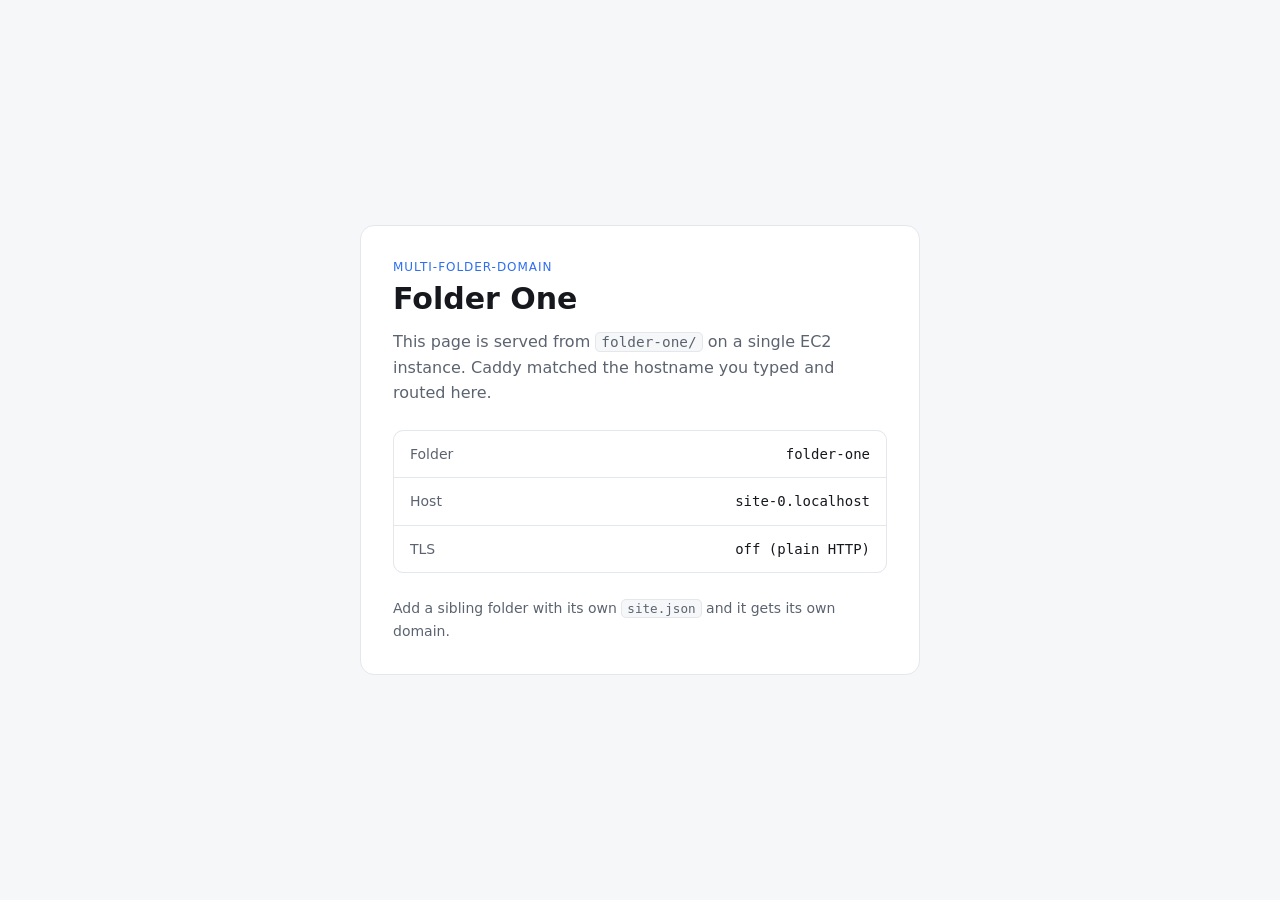
==== orsa-parcels/index.html @ 0ab89b90 "first commit" ====
<!doctype html>
<html lang="en">
<head>
  <meta charset="utf-8">
  <meta name="viewport" content="width=device-width, initial-scale=1">
  <title>Folder One</title>
  <link rel="stylesheet" href="index.css">
</head>
<body>
  <main class="card">
    <p class="eyebrow">multi-folder-domain</p>
    <h1>Folder One</h1>
    <p class="lede">
      This page is served from <code>folder-one/</code> on a single EC2
      instance. Caddy matched the hostname you typed and routed here.
    </p>

    <dl class="facts">
      <div><dt>Folder</dt><dd>folder-one</dd></div>
      <div><dt>Host</dt><dd id="host">—</dd></div>
      <div><dt>TLS</dt><dd id="tls">—</dd></div>
    </dl>

    <p class="foot">Add a sibling folder with its own <code>site.json</code> and it gets its own domain.</p>
  </main>
  <script src="script.js"></script>
</body>
</html>
---- orsa-parcels/index.css ----
:root {
  --bg: #f6f7f9;
  --card: #ffffff;
  --ink: #16181d;
  --muted: #5c6370;
  --line: #e4e7ec;
  --accent: #2f6fed;
  --radius: 14px;
}

@media (prefers-color-scheme: dark) {
  :root {
    --bg: #101216;
    --card: #181b21;
    --ink: #e9ecf1;
    --muted: #9aa3b2;
    --line: #272b33;
    --accent: #6f9bff;
  }
}

* { box-sizing: border-box; }

body {
  margin: 0;
  min-height: 100vh;
  display: grid;
  place-items: center;
  padding: 24px;
  background: var(--bg);
  color: var(--ink);
  font: 16px/1.6 ui-sans-serif, system-ui, -apple-system, "Segoe UI", Roboto, sans-serif;
}

.card {
  width: 100%;
  max-width: 560px;
  background: var(--card);
  border: 1px solid var(--line);
  border-radius: var(--radius);
  padding: 32px;
}

.eyebrow {
  margin: 0 0 4px;
  font-size: 12px;
  letter-spacing: .08em;
  text-transform: uppercase;
  color: var(--accent);
}

h1 { margin: 0 0 12px; font-size: 30px; line-height: 1.2; }

.lede { margin: 0 0 24px; color: var(--muted); }

code {
  font-family: ui-monospace, SFMono-Regular, Menlo, monospace;
  font-size: .9em;
  background: var(--bg);
  border: 1px solid var(--line);
  border-radius: 5px;
  padding: 1px 5px;
}

.facts { margin: 0 0 24px; display: grid; gap: 1px; background: var(--line);
         border: 1px solid var(--line); border-radius: 10px; overflow: hidden; }
.facts > div { display: flex; justify-content: space-between; gap: 16px;
               background: var(--card); padding: 12px 16px; }
.facts dt { margin: 0; color: var(--muted); font-size: 14px; }
.facts dd { margin: 0; font-family: ui-monospace, SFMono-Regular, Menlo, monospace;
            font-size: 14px; text-align: right; word-break: break-all; }

.foot { margin: 0; font-size: 14px; color: var(--muted); }

@media (max-width: 480px) {
  .card { padding: 24px 20px; }
  h1 { font-size: 24px; }
}
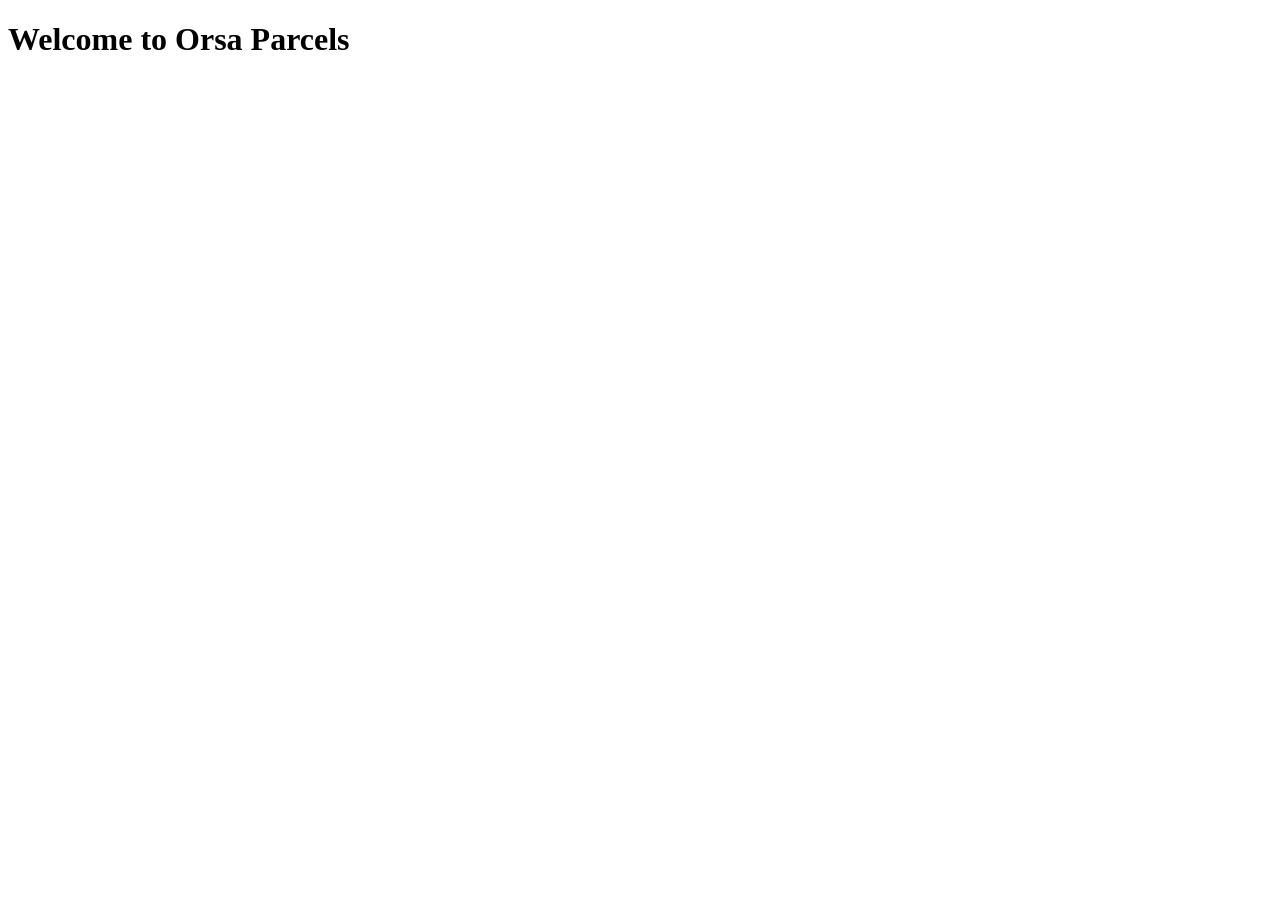
==== commit d8fe9e68: "orsa parcels" ====
--- a/orsa-parcels/index.html
+++ b/orsa-parcels/index.html
@@ -1,28 +1,15 @@
 <!doctype html>
 <html lang="en">
-<head>
-  <meta charset="utf-8">
-  <meta name="viewport" content="width=device-width, initial-scale=1">
-  <title>Folder One</title>
-  <link rel="stylesheet" href="index.css">
-</head>
-<body>
-  <main class="card">
-    <p class="eyebrow">multi-folder-domain</p>
-    <h1>Folder One</h1>
-    <p class="lede">
-      This page is served from <code>folder-one/</code> on a single EC2
-      instance. Caddy matched the hostname you typed and routed here.
-    </p>
-
-    <dl class="facts">
-      <div><dt>Folder</dt><dd>folder-one</dd></div>
-      <div><dt>Host</dt><dd id="host">—</dd></div>
-      <div><dt>TLS</dt><dd id="tls">—</dd></div>
-    </dl>
-
-    <p class="foot">Add a sibling folder with its own <code>site.json</code> and it gets its own domain.</p>
-  </main>
-  <script src="script.js"></script>
-</body>
+  <head>
+    <meta charset="utf-8" />
+    <meta name="viewport" content="width=device-width, initial-scale=1" />
+    <title>Orsa Parcels</title>
+    <link rel="stylesheet" href="index.css" />
+  </head>
+  <body>
+    <main>
+      <h1>Welcome to Orsa Parcels</h1>
+    </main>
+    <script src="script.js"></script>
+  </body>
 </html>
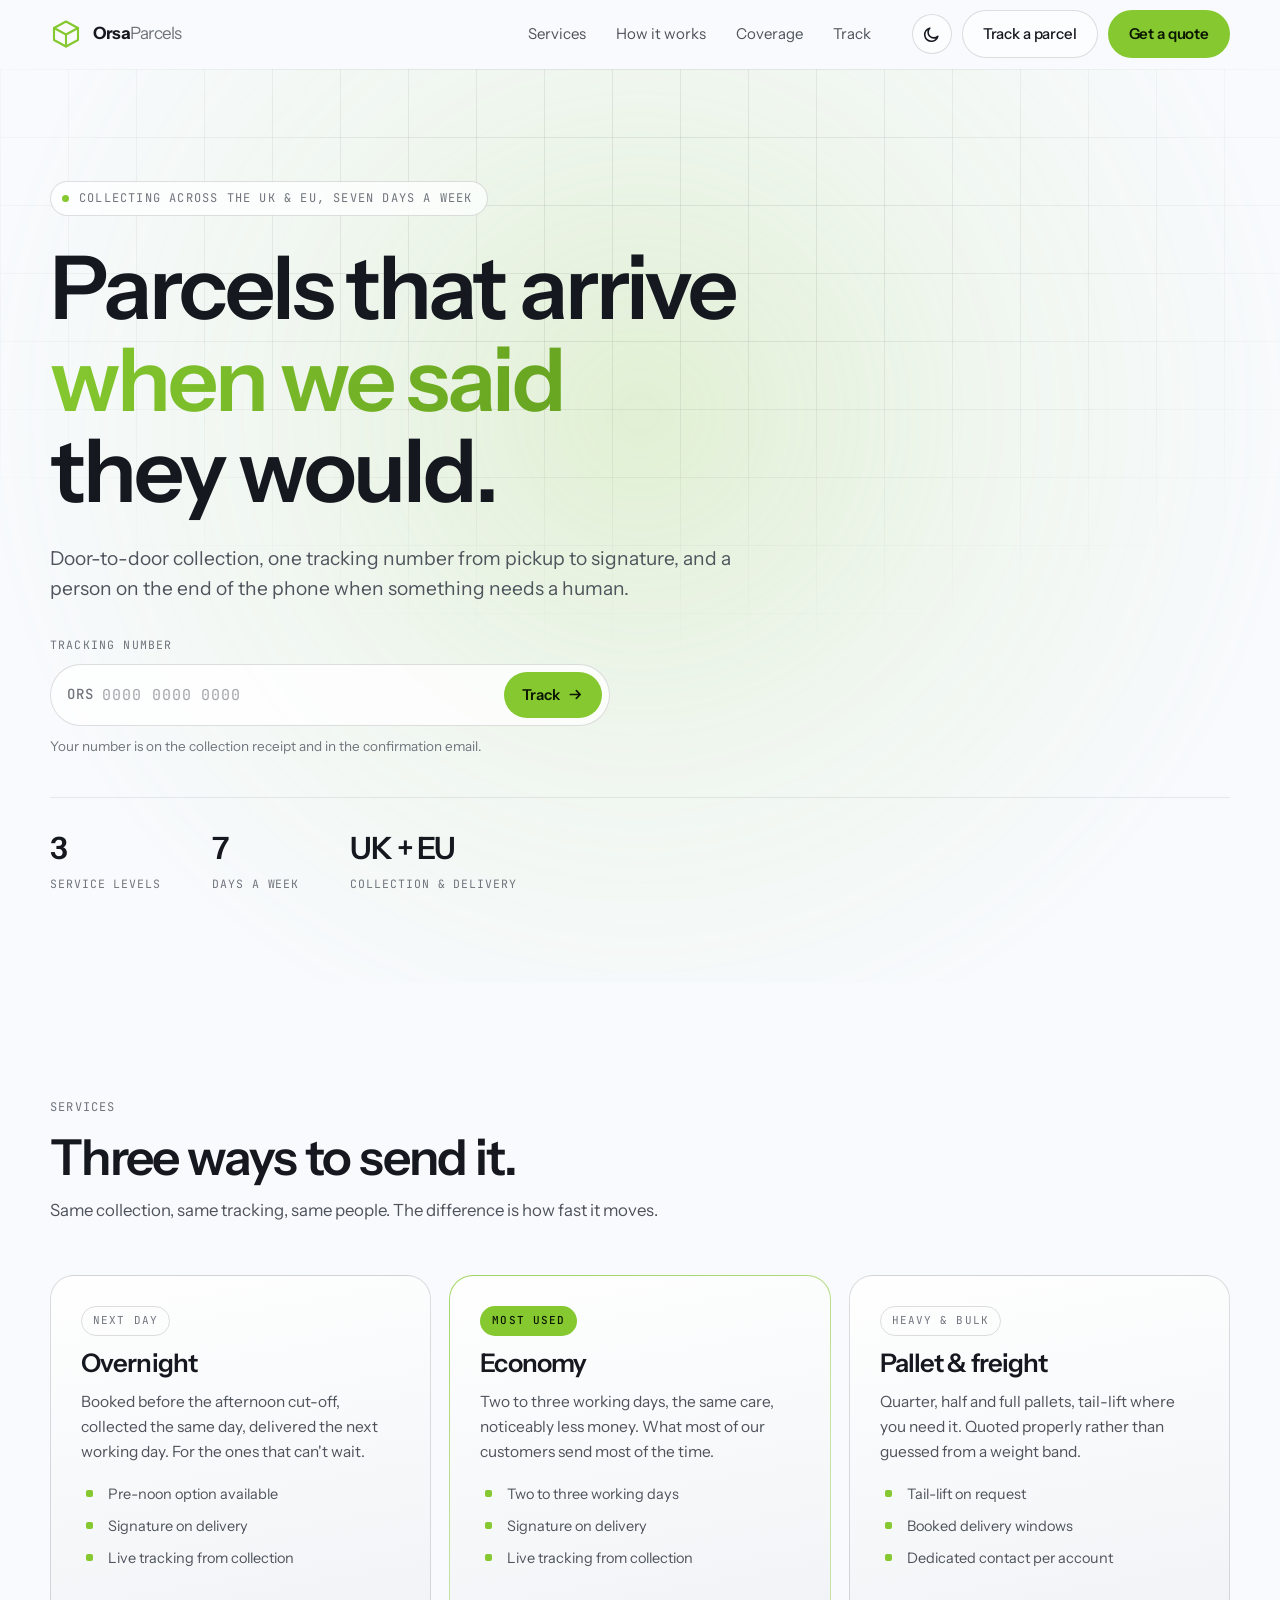
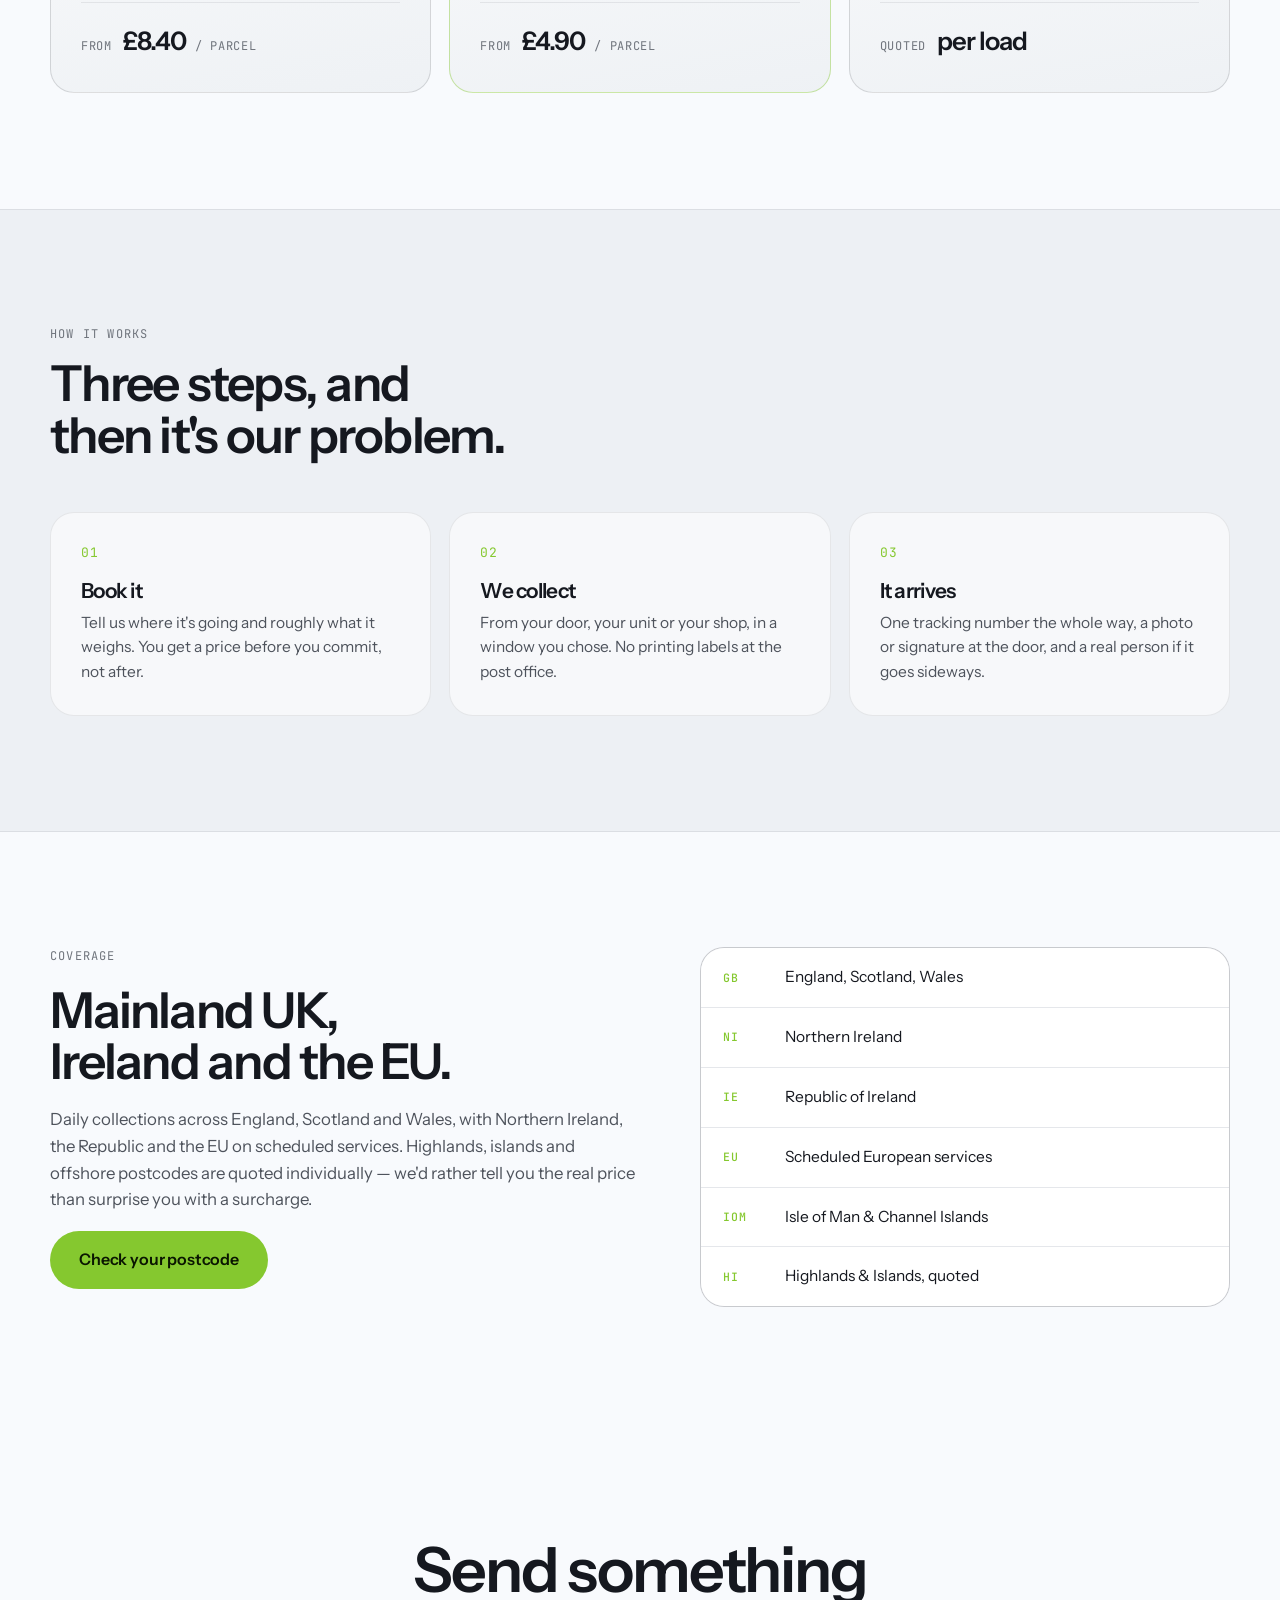
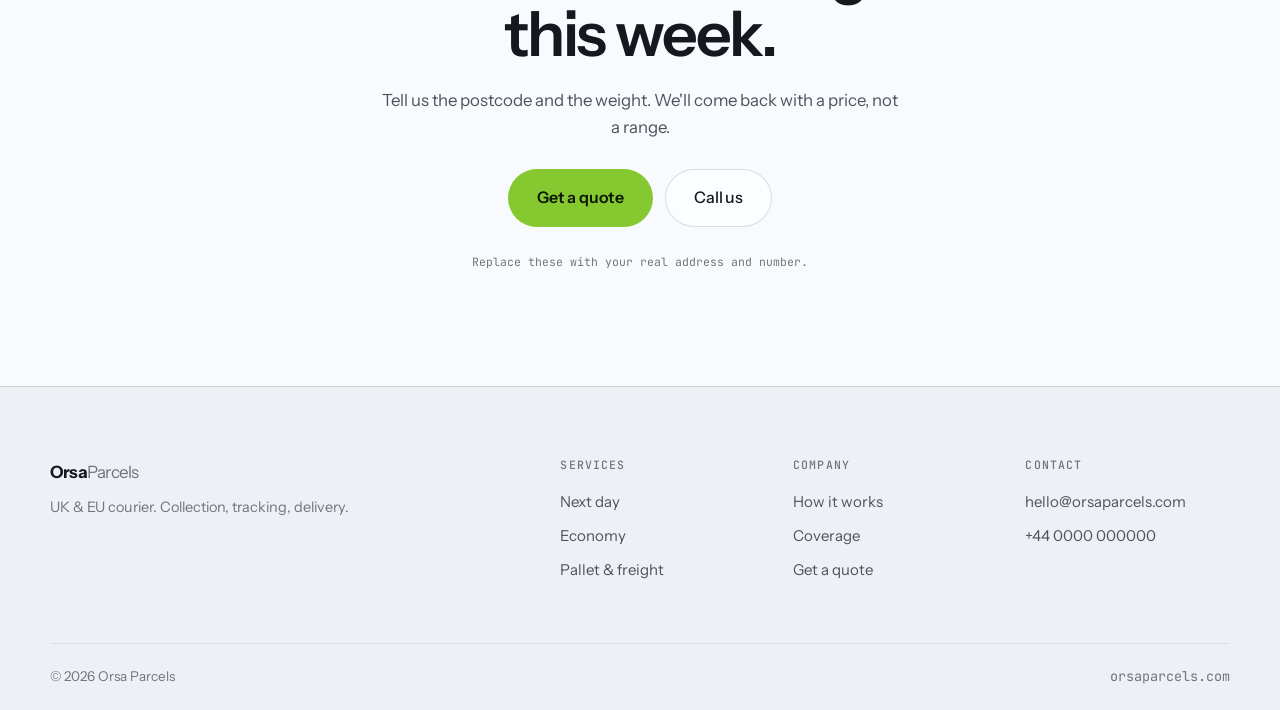
==== commit 331275f5: "file uploads" ====
--- a/orsa-parcels/index.html
+++ b/orsa-parcels/index.html
@@ -3,13 +3,469 @@
   <head>
     <meta charset="utf-8" />
     <meta name="viewport" content="width=device-width, initial-scale=1" />
-    <title>Orsa Parcels</title>
+    <title>Orsa Parcels — UK &amp; EU courier</title>
+    <meta
+      name="description"
+      content="Collection from your door, tracked the whole way, delivered when we said it would be. Next day, economy and pallet freight across the UK and EU."
+    />
+    <meta name="theme-color" content="#0b0d10" id="themecolor" />
+
+    <link rel="preconnect" href="https://fonts.googleapis.com" />
+    <link rel="preconnect" href="https://fonts.gstatic.com" crossorigin />
+    <link
+      href="https://fonts.googleapis.com/css2?family=Instrument+Sans:ital,wght@0,400..700;1,400..700&family=JetBrains+Mono:wght@400;500&display=swap"
+      rel="stylesheet"
+    />
     <link rel="stylesheet" href="index.css" />
+
+    <!-- Runs before the first paint so a chosen theme never flashes the other one. -->
+    <script>
+      try {
+        var t = localStorage.getItem("orsa-theme");
+        if (t === "light" || t === "dark")
+          document.documentElement.dataset.theme = t;
+      } catch (e) {}
+    </script>
   </head>
+
   <body>
-    <main>
-      <h1>Welcome to Orsa Parcels</h1>
+    <a class="skip" href="#main">Skip to content</a>
+
+    <header class="nav" id="top">
+      <div class="shell nav__inner">
+        <a class="brand" href="#top" aria-label="Orsa Parcels, home">
+          <span class="brand__mark" aria-hidden="true">
+            <svg
+              viewBox="0 0 32 32"
+              fill="none"
+              stroke="currentColor"
+              stroke-width="2.1"
+              stroke-linejoin="round"
+              stroke-linecap="round"
+            >
+              <path d="M16 3.5 28 10v12L16 28.5 4 22V10z" />
+              <path d="M4 10l12 6.5L28 10M16 16.5V28.5" />
+            </svg>
+          </span>
+          <span class="brand__word"
+            >Orsa<span class="brand__thin">Parcels</span></span
+          >
+        </a>
+
+        <nav class="nav__links" aria-label="Primary">
+          <a href="#services">Services</a>
+          <a href="#how">How it works</a>
+          <a href="#coverage">Coverage</a>
+          <a href="#track">Track</a>
+        </nav>
+
+        <div class="nav__actions">
+          <button
+            class="theme"
+            id="theme"
+            type="button"
+            aria-label="Switch to light mode"
+          >
+            <span class="theme__icons" aria-hidden="true">
+              <svg
+                class="theme__sun"
+                viewBox="0 0 24 24"
+                fill="none"
+                stroke="currentColor"
+                stroke-width="2"
+                stroke-linecap="round"
+              >
+                <circle cx="12" cy="12" r="4.4" />
+                <path
+                  d="M12 2.6v2.2M12 19.2v2.2M21.4 12h-2.2M4.8 12H2.6M18.6 5.4l-1.6 1.6M7 17l-1.6 1.6M18.6 18.6 17 17M7 7 5.4 5.4"
+                />
+              </svg>
+              <svg
+                class="theme__moon"
+                viewBox="0 0 24 24"
+                fill="none"
+                stroke="currentColor"
+                stroke-width="2"
+                stroke-linejoin="round"
+                stroke-linecap="round"
+              >
+                <path
+                  d="M20 14.2A8.4 8.4 0 1 1 9.8 4a6.8 6.8 0 0 0 10.2 10.2z"
+                />
+              </svg>
+            </span>
+          </button>
+
+          <a class="btn btn--ghost" href="#track">Track a parcel</a>
+          <a class="btn btn--solid" href="#quote">Get a quote</a>
+        </div>
+      </div>
+    </header>
+
+    <main id="main">
+      <!-- ─────────────────────────  HERO  ───────────────────────── -->
+      <section class="hero">
+        <div class="hero__glow" aria-hidden="true"></div>
+        <div class="hero__grid" aria-hidden="true"></div>
+
+        <div class="shell hero__inner">
+          <p class="eyebrow">
+            <span class="dot"></span> Collecting across the UK &amp; EU, seven
+            days a week
+          </p>
+
+          <h1 class="hero__title">
+            Parcels that arrive
+            <span class="hero__accent">when we said</span>
+            they would.
+          </h1>
+
+          <p class="hero__lede">
+            Door-to-door collection, one tracking number from pickup to
+            signature, and a person on the end of the phone when something needs
+            a human.
+          </p>
+
+          <!-- Submits to the tracking screen in this same site: /tracking/ -->
+          <form
+            class="track"
+            id="track"
+            action="/tracking/"
+            method="get"
+            novalidate
+          >
+            <label class="track__label" for="trackno">Tracking number</label>
+            <div class="track__field">
+              <span class="track__prefix" aria-hidden="true">ORS</span>
+              <input
+                class="track__input"
+                id="trackno"
+                name="n"
+                type="text"
+                inputmode="numeric"
+                autocomplete="off"
+                spellcheck="false"
+                placeholder="0000 0000 0000"
+                aria-describedby="trackhint"
+              />
+              <button class="track__go" type="submit">
+                Track
+                <svg
+                  viewBox="0 0 20 20"
+                  fill="none"
+                  stroke="currentColor"
+                  stroke-width="2"
+                  stroke-linecap="round"
+                  stroke-linejoin="round"
+                  aria-hidden="true"
+                >
+                  <path d="M4 10h11M11 5.5 15.5 10 11 14.5" />
+                </svg>
+              </button>
+            </div>
+            <p class="track__hint" id="trackhint">
+              Your number is on the collection receipt and in the confirmation
+              email.
+            </p>
+          </form>
+
+          <ul class="hero__facts">
+            <li><strong>3</strong><span>service levels</span></li>
+            <li><strong>7</strong><span>days a week</span></li>
+            <li>
+              <strong>UK&nbsp;+&nbsp;EU</strong
+              ><span>collection &amp; delivery</span>
+            </li>
+          </ul>
+        </div>
+      </section>
+
+      <!-- ─────────────────────────  SERVICES  ───────────────────────── -->
+      <section class="section" id="services">
+        <div class="shell">
+          <header class="section__head">
+            <p class="kicker">Services</p>
+            <h2 class="section__title">Three ways to send it.</h2>
+            <p class="section__lede">
+              Same collection, same tracking, same people. The difference is how
+              fast it moves.
+            </p>
+          </header>
+
+          <div class="cards">
+            <article class="card">
+              <p class="card__tag">Next day</p>
+              <h3 class="card__title">Overnight</h3>
+              <p class="card__body">
+                Booked before the afternoon cut-off, collected the same day,
+                delivered the next working day. For the ones that can't wait.
+              </p>
+              <ul class="card__list">
+                <li>Pre-noon option available</li>
+                <li>Signature on delivery</li>
+                <li>Live tracking from collection</li>
+              </ul>
+              <p class="card__price">
+                <span>from</span> £8.40 <small>/ parcel</small>
+              </p>
+            </article>
+
+            <article class="card card--feature">
+              <p class="card__tag">Most used</p>
+              <h3 class="card__title">Economy</h3>
+              <p class="card__body">
+                Two to three working days, the same care, noticeably less money.
+                What most of our customers send most of the time.
+              </p>
+              <ul class="card__list">
+                <li>Two to three working days</li>
+                <li>Signature on delivery</li>
+                <li>Live tracking from collection</li>
+              </ul>
+              <p class="card__price">
+                <span>from</span> £4.90 <small>/ parcel</small>
+              </p>
+            </article>
+
+            <article class="card">
+              <p class="card__tag">Heavy &amp; bulk</p>
+              <h3 class="card__title">Pallet &amp; freight</h3>
+              <p class="card__body">
+                Quarter, half and full pallets, tail-lift where you need it.
+                Quoted properly rather than guessed from a weight band.
+              </p>
+              <ul class="card__list">
+                <li>Tail-lift on request</li>
+                <li>Booked delivery windows</li>
+                <li>Dedicated contact per account</li>
+              </ul>
+              <p class="card__price"><span>quoted</span> per load</p>
+            </article>
+          </div>
+          <!-- Replace the prices above with your real rate card. -->
+        </div>
+      </section>
+
+      <!-- ─────────────────────────  HOW IT WORKS  ───────────────────────── -->
+      <section class="section section--alt" id="how">
+        <div class="shell">
+          <header class="section__head">
+            <p class="kicker">How it works</p>
+            <h2 class="section__title">
+              Three steps, and then it's our problem.
+            </h2>
+          </header>
+
+          <ol class="steps">
+            <li class="step">
+              <p class="step__no">01</p>
+              <h3 class="step__title">Book it</h3>
+              <p class="step__body">
+                Tell us where it's going and roughly what it weighs. You get a
+                price before you commit, not after.
+              </p>
+            </li>
+            <li class="step">
+              <p class="step__no">02</p>
+              <h3 class="step__title">We collect</h3>
+              <p class="step__body">
+                From your door, your unit or your shop, in a window you chose.
+                No printing labels at the post office.
+              </p>
+            </li>
+            <li class="step">
+              <p class="step__no">03</p>
+              <h3 class="step__title">It arrives</h3>
+              <p class="step__body">
+                One tracking number the whole way, a photo or signature at the
+                door, and a real person if it goes sideways.
+              </p>
+            </li>
+          </ol>
+        </div>
+      </section>
+
+      <!-- ─────────────────────────  COVERAGE  ───────────────────────── -->
+      <section class="section" id="coverage">
+        <div class="shell coverage">
+          <div class="coverage__copy">
+            <p class="kicker">Coverage</p>
+            <h2 class="section__title">Mainland UK, Ireland and the EU.</h2>
+            <p class="section__lede">
+              Daily collections across England, Scotland and Wales, with
+              Northern Ireland, the Republic and the EU on scheduled services.
+              Highlands, islands and offshore postcodes are quoted individually
+              — we'd rather tell you the real price than surprise you with a
+              surcharge.
+            </p>
+            <a class="btn btn--solid btn--lg" href="#quote"
+              >Check your postcode</a
+            >
+          </div>
+
+          <ul class="coverage__list">
+            <li><span>GB</span> England, Scotland, Wales</li>
+            <li><span>NI</span> Northern Ireland</li>
+            <li><span>IE</span> Republic of Ireland</li>
+            <li><span>EU</span> Scheduled European services</li>
+            <li><span>IOM</span> Isle of Man &amp; Channel Islands</li>
+            <li><span>HI</span> Highlands &amp; Islands, quoted</li>
+          </ul>
+        </div>
+      </section>
+
+      <!-- ─────────────────────────  CTA  ───────────────────────── -->
+      <section class="cta" id="quote">
+        <div class="cta__glow" aria-hidden="true"></div>
+        <div class="shell cta__inner">
+          <h2 class="cta__title">Send something this week.</h2>
+          <p class="cta__lede">
+            Tell us the postcode and the weight. We'll come back with a price,
+            not a range.
+          </p>
+          <div class="cta__actions">
+            <a
+              class="btn btn--solid btn--lg"
+              href="mailto:hello@orsaparcels.com"
+              >Get a quote</a
+            >
+            <a class="btn btn--ghost btn--lg" href="tel:+440000000000"
+              >Call us</a
+            >
+          </div>
+          <p class="cta__small">
+            Replace these with your real address and number.
+          </p>
+        </div>
+      </section>
     </main>
-    <script src="script.js"></script>
+
+    <footer class="foot">
+      <div class="shell foot__inner">
+        <div class="foot__brand">
+          <span class="brand__word"
+            >Orsa<span class="brand__thin">Parcels</span></span
+          >
+          <p>UK &amp; EU courier. Collection, tracking, delivery.</p>
+        </div>
+
+        <nav class="foot__cols" aria-label="Footer">
+          <div>
+            <h3>Services</h3>
+            <a href="#services">Next day</a>
+            <a href="#services">Economy</a>
+            <a href="#services">Pallet &amp; freight</a>
+          </div>
+          <div>
+            <h3>Company</h3>
+            <a href="#how">How it works</a>
+            <a href="#coverage">Coverage</a>
+            <a href="#quote">Get a quote</a>
+          </div>
+          <div>
+            <h3>Contact</h3>
+            <a href="mailto:hello@orsaparcels.com">hello@orsaparcels.com</a>
+            <a href="tel:+440000000000">+44 0000 000000</a>
+          </div>
+        </nav>
+      </div>
+
+      <div class="shell foot__base">
+        <p>&copy; 2026 Orsa Parcels</p>
+        <p class="foot__mono">orsaparcels.com</p>
+      </div>
+    </footer>
+
+    <!-- ─────────────────────────────────────────────────────────────
+     The only JavaScript on the page. Two jobs:
+       1. the light / dark switch, remembered between visits
+       2. putting the cursor in the tracking box when someone
+          clicks "Track a parcel"
+     Everything else still works with this file deleted.
+     ───────────────────────────────────────────────────────────── -->
+    <script>
+      (function () {
+        "use strict";
+
+        var root = document.documentElement;
+        var btn = document.getElementById("theme");
+        var meta = document.getElementById("themecolor");
+        var calm = matchMedia("(prefers-reduced-motion: reduce)");
+        var SHADE = { dark: "#0b0d10", light: "#f7f8fa" };
+
+        function current() {
+          if (root.dataset.theme) return root.dataset.theme;
+          return matchMedia("(prefers-color-scheme: light)").matches
+            ? "light"
+            : "dark";
+        }
+
+        function apply(mode) {
+          root.dataset.theme = mode;
+          if (meta) meta.setAttribute("content", SHADE[mode]);
+          btn.setAttribute(
+            "aria-label",
+            mode === "dark" ? "Switch to light mode" : "Switch to dark mode",
+          );
+          try {
+            localStorage.setItem("orsa-theme", mode);
+          } catch (e) {}
+        }
+
+        apply(current());
+
+        btn.addEventListener("click", function () {
+          var next = current() === "dark" ? "light" : "dark";
+
+          // No View Transitions, or the visitor asked for less motion: just swap.
+          if (!document.startViewTransition || calm.matches) {
+            apply(next);
+            return;
+          }
+
+          // Otherwise the new theme wipes in as a circle growing out of the button.
+          var box = btn.getBoundingClientRect();
+          var x = box.left + box.width / 2;
+          var y = box.top + box.height / 2;
+          var reach = Math.hypot(
+            Math.max(x, innerWidth - x),
+            Math.max(y, innerHeight - y),
+          );
+
+          document
+            .startViewTransition(function () {
+              apply(next);
+            })
+            .ready.then(function () {
+              root.animate(
+                {
+                  clipPath: [
+                    "circle(0px at " + x + "px " + y + "px)",
+                    "circle(" + reach + "px at " + x + "px " + y + "px)",
+                  ],
+                },
+                {
+                  duration: 560,
+                  easing: "cubic-bezier(.2,.7,.25,1)",
+                  pseudoElement: "::view-transition-new(root)",
+                },
+              );
+            });
+        });
+
+        // "Track a parcel" should land in the box, not near it.
+        var field = document.getElementById("trackno");
+        Array.prototype.forEach.call(
+          document.querySelectorAll('a[href="#track"]'),
+          function (link) {
+            link.addEventListener("click", function () {
+              setTimeout(function () {
+                field.focus({ preventScroll: true });
+              }, 420);
+            });
+          },
+        );
+      })();
+    </script>
   </body>
 </html>
--- a/orsa-parcels/index.css
+++ b/orsa-parcels/index.css
@@ -0,0 +1,1130 @@
+/* ============================================================
+   ORSA PARCELS
+   Dark first, light on request, remembered between visits.
+   ============================================================ */
+
+@layer reset, tokens, base, components, layout, motion;
+
+/* ---------- reset ---------- */
+@layer reset {
+  *,
+  *::before,
+  *::after {
+    box-sizing: border-box;
+  }
+  * {
+    margin: 0;
+  }
+  html {
+    -webkit-text-size-adjust: 100%;
+  }
+  img,
+  svg {
+    display: block;
+    max-width: 100%;
+  }
+  button,
+  input {
+    font: inherit;
+    color: inherit;
+  }
+  ul,
+  ol {
+    list-style: none;
+    padding: 0;
+  }
+  a {
+    color: inherit;
+    text-decoration: none;
+  }
+}
+
+/* ---------- tokens ---------- */
+@layer tokens {
+  /* Dark is the default. */
+  :root {
+    --ink: oklch(0.97 0.004 250);
+    --ink-dim: oklch(0.74 0.012 255);
+    --ink-faint: oklch(0.58 0.014 255);
+
+    --bg: oklch(0.16 0.012 260);
+    --bg-deep: oklch(0.13 0.013 262);
+    --surface: oklch(0.21 0.015 262);
+    --surface-2: oklch(0.25 0.017 262);
+
+    --line: oklch(0.99 0 0 / 0.09);
+    --line-soft: oklch(0.99 0 0 / 0.055);
+
+    --acid: oklch(0.88 0.21 128);
+    --acid-deep: oklch(0.72 0.18 130);
+    --acid-ink: oklch(0.2 0.06 130);
+
+    --r-sm: 10px;
+    --r: 16px;
+    --r-lg: 24px;
+    --r-xl: 32px;
+
+    --shell: 1180px;
+    --pad: clamp(20px, 4vw, 44px);
+
+    --sans:
+      "Instrument Sans", ui-sans-serif, system-ui, -apple-system, "Segoe UI",
+      sans-serif;
+    --mono: "JetBrains Mono", ui-monospace, SFMono-Regular, Menlo, monospace;
+
+    --ease: cubic-bezier(0.2, 0.7, 0.25, 1);
+
+    color-scheme: dark;
+  }
+
+  /* Light, chosen by the button. */
+  :root[data-theme="light"] {
+    --ink: oklch(0.21 0.015 262);
+    --ink-dim: oklch(0.44 0.016 262);
+    --ink-faint: oklch(0.56 0.014 262);
+
+    --bg: oklch(0.985 0.004 250);
+    --bg-deep: oklch(0.955 0.006 250);
+    --surface: oklch(1 0 0);
+    --surface-2: oklch(0.975 0.004 250);
+
+    --line: oklch(0.21 0.015 262 / 0.14);
+    --line-soft: oklch(0.21 0.015 262 / 0.08);
+
+    --acid: oklch(0.76 0.19 131);
+    --acid-deep: oklch(0.66 0.17 132);
+    --acid-ink: oklch(0.18 0.05 130);
+
+    color-scheme: light;
+  }
+
+  /* Light, because the device asks for it and nothing was chosen. */
+  @media (prefers-color-scheme: light) {
+    :root:not([data-theme="dark"]) {
+      --ink: oklch(0.21 0.015 262);
+      --ink-dim: oklch(0.44 0.016 262);
+      --ink-faint: oklch(0.56 0.014 262);
+
+      --bg: oklch(0.985 0.004 250);
+      --bg-deep: oklch(0.955 0.006 250);
+      --surface: oklch(1 0 0);
+      --surface-2: oklch(0.975 0.004 250);
+
+      --line: oklch(0.21 0.015 262 / 0.14);
+      --line-soft: oklch(0.21 0.015 262 / 0.08);
+
+      --acid: oklch(0.76 0.19 131);
+      --acid-deep: oklch(0.66 0.17 132);
+      --acid-ink: oklch(0.18 0.05 130);
+
+      color-scheme: light;
+    }
+  }
+}
+
+/* ---------- base ---------- */
+@layer base {
+  body {
+    background: var(--bg);
+    color: var(--ink);
+    font-family: var(--sans);
+    font-size: clamp(15.5px, 0.4vw + 14.5px, 17px);
+    line-height: 1.6;
+    -webkit-font-smoothing: antialiased;
+    overflow-x: hidden;
+  }
+
+  h1,
+  h2,
+  h3 {
+    line-height: 1.04;
+    letter-spacing: -0.035em;
+    font-weight: 600;
+    text-wrap: balance;
+  }
+
+  p {
+    text-wrap: pretty;
+  }
+
+  ::selection {
+    background: var(--acid);
+    color: var(--acid-ink);
+  }
+
+  :focus-visible {
+    outline: 2px solid var(--acid);
+    outline-offset: 3px;
+    border-radius: 4px;
+  }
+
+  .skip {
+    position: fixed;
+    inset-inline-start: 50%;
+    top: 10px;
+    translate: -50% -200%;
+    background: var(--acid);
+    color: var(--acid-ink);
+    padding: 10px 18px;
+    border-radius: 999px;
+    font-weight: 600;
+    z-index: 100;
+    transition: translate 0.25s var(--ease);
+  }
+  .skip:focus {
+    translate: -50% 0;
+  }
+
+  .shell {
+    width: min(var(--shell), 100% - var(--pad) * 2);
+    margin-inline: auto;
+  }
+}
+
+/* ---------- components ---------- */
+@layer components {
+  .eyebrow,
+  .kicker {
+    font-family: var(--mono);
+    font-size: 12px;
+    letter-spacing: 0.1em;
+    text-transform: uppercase;
+    color: var(--ink-faint);
+  }
+
+  .eyebrow {
+    display: inline-flex;
+    align-items: center;
+    gap: 10px;
+    padding: 7px 14px 7px 11px;
+    border: 1px solid var(--line);
+    border-radius: 999px;
+    background: color-mix(in oklab, var(--surface) 70%, transparent);
+    backdrop-filter: blur(10px);
+  }
+
+  .dot {
+    inline-size: 7px;
+    block-size: 7px;
+    border-radius: 50%;
+    background: var(--acid);
+    animation: pulse 2.4s var(--ease) infinite;
+  }
+
+  @keyframes pulse {
+    0% {
+      box-shadow: 0 0 0 0 color-mix(in oklab, var(--acid) 60%, transparent);
+    }
+    70% {
+      box-shadow: 0 0 0 9px transparent;
+    }
+    100% {
+      box-shadow: 0 0 0 0 transparent;
+    }
+  }
+
+  /* --- buttons --- */
+  .btn {
+    --b-bg: transparent;
+    --b-fg: var(--ink);
+    display: inline-flex;
+    align-items: center;
+    justify-content: center;
+    gap: 9px;
+    padding: 11px 20px;
+    border: 1px solid var(--line);
+    border-radius: 999px;
+    background: var(--b-bg);
+    color: var(--b-fg);
+    font-weight: 500;
+    font-size: 15px;
+    letter-spacing: -0.01em;
+    white-space: nowrap;
+    cursor: pointer;
+    transition:
+      background 0.22s var(--ease),
+      border-color 0.22s var(--ease),
+      translate 0.22s var(--ease),
+      box-shadow 0.22s var(--ease);
+  }
+  .btn:hover {
+    translate: 0 -2px;
+    border-color: color-mix(in oklab, var(--ink) 35%, transparent);
+  }
+  .btn:active {
+    translate: 0 0;
+  }
+
+  .btn--solid {
+    --b-bg: var(--acid);
+    --b-fg: var(--acid-ink);
+    border-color: transparent;
+    font-weight: 600;
+  }
+  .btn--solid:hover {
+    --b-bg: color-mix(in oklab, var(--acid) 86%, white);
+    box-shadow: 0 10px 30px -12px
+      color-mix(in oklab, var(--acid) 70%, transparent);
+  }
+
+  .btn--ghost {
+    background: color-mix(in oklab, var(--surface) 55%, transparent);
+  }
+  .btn--lg {
+    padding: 15px 28px;
+    font-size: 16px;
+  }
+
+  /* --- theme switch --- */
+  .theme {
+    position: relative;
+    display: grid;
+    place-items: center;
+    inline-size: 40px;
+    block-size: 40px;
+    flex: none;
+    border: 1px solid var(--line);
+    border-radius: 999px;
+    background: color-mix(in oklab, var(--surface) 55%, transparent);
+    cursor: pointer;
+    transition:
+      border-color 0.22s var(--ease),
+      background 0.22s var(--ease);
+  }
+  .theme:hover {
+    border-color: color-mix(in oklab, var(--acid) 55%, transparent);
+    background: var(--surface);
+    color: var(--acid);
+  }
+
+  .theme__icons {
+    display: grid;
+    inline-size: 19px;
+    block-size: 19px;
+  }
+  .theme__icons svg {
+    grid-area: 1 / 1;
+    inline-size: 100%;
+    block-size: 100%;
+    transition:
+      opacity 0.3s var(--ease),
+      rotate 0.45s var(--ease),
+      scale 0.45s var(--ease);
+  }
+
+  /* Dark showing → offer the sun. Light showing → offer the moon. */
+  .theme__moon {
+    opacity: 0;
+    rotate: -55deg;
+    scale: 0.5;
+  }
+  .theme__sun {
+    opacity: 1;
+    rotate: 0deg;
+    scale: 1;
+  }
+
+  :root[data-theme="light"] .theme__moon {
+    opacity: 1;
+    rotate: 0deg;
+    scale: 1;
+  }
+  :root[data-theme="light"] .theme__sun {
+    opacity: 0;
+    rotate: 55deg;
+    scale: 0.5;
+  }
+
+  @media (prefers-color-scheme: light) {
+    :root:not([data-theme="dark"]) .theme__moon {
+      opacity: 1;
+      rotate: 0deg;
+      scale: 1;
+    }
+    :root:not([data-theme="dark"]) .theme__sun {
+      opacity: 0;
+      rotate: 55deg;
+      scale: 0.5;
+    }
+  }
+
+  /* --- nav --- */
+  .nav {
+    position: sticky;
+    top: 0;
+    z-index: 50;
+    border-bottom: 1px solid transparent;
+    background: color-mix(in oklab, var(--bg) 72%, transparent);
+    backdrop-filter: blur(18px) saturate(1.4);
+    animation: nav-stick linear both;
+    animation-timeline: scroll(root block);
+    animation-range: 0 120px;
+  }
+  @keyframes nav-stick {
+    to {
+      border-bottom-color: var(--line);
+      background: color-mix(in oklab, var(--bg-deep) 88%, transparent);
+    }
+  }
+
+  .nav__inner {
+    display: flex;
+    align-items: center;
+    gap: 28px;
+    block-size: 68px;
+  }
+
+  .brand {
+    display: inline-flex;
+    align-items: center;
+    gap: 11px;
+    flex: none;
+  }
+  .brand__mark {
+    display: grid;
+    place-items: center;
+    inline-size: 32px;
+    block-size: 32px;
+    color: var(--acid);
+    transition: rotate 0.5s var(--ease);
+  }
+  .brand:hover .brand__mark {
+    rotate: -8deg;
+  }
+  .brand__mark svg {
+    inline-size: 100%;
+    block-size: 100%;
+  }
+  .brand__word {
+    font-size: 17px;
+    font-weight: 700;
+    letter-spacing: -0.045em;
+  }
+  .brand__thin {
+    font-weight: 400;
+    color: var(--ink-faint);
+  }
+
+  .nav__links {
+    display: flex;
+    gap: 4px;
+    margin-inline-start: auto;
+    font-size: 15px;
+  }
+  .nav__links a {
+    position: relative;
+    padding: 8px 13px;
+    border-radius: 999px;
+    color: var(--ink-dim);
+    transition: color 0.2s var(--ease);
+  }
+  .nav__links a::after {
+    content: "";
+    position: absolute;
+    inset-inline: 13px;
+    inset-block-end: 3px;
+    block-size: 1.5px;
+    border-radius: 2px;
+    background: var(--acid);
+    scale: 0 1;
+    transform-origin: left;
+    transition: scale 0.3s var(--ease);
+  }
+  .nav__links a:hover {
+    color: var(--ink);
+  }
+  .nav__links a:hover::after {
+    scale: 1 1;
+  }
+
+  .nav__actions {
+    display: flex;
+    align-items: center;
+    gap: 10px;
+    flex: none;
+  }
+
+  @media (max-width: 980px) {
+    .nav__links {
+      display: none;
+    }
+    .nav__actions {
+      margin-inline-start: auto;
+    }
+  }
+  @media (max-width: 560px) {
+    .nav__actions .btn--ghost {
+      display: none;
+    }
+  }
+
+  /* --- hero --- */
+  /* overflow: clip, not hidden. "hidden" makes this a scroll container, and
+     jumping to #track inside it scrolls the section rather than the page,
+     which slides the headline up under the sticky bar. "clip" trims the
+     decorations the same way without creating that container. */
+  .hero {
+    position: relative;
+    isolation: isolate;
+    overflow: clip;
+  }
+
+  .hero__glow {
+    position: absolute;
+    z-index: -2;
+    inset-block-start: -45vh;
+    inset-inline-start: 50%;
+    translate: -50% 0;
+    inline-size: min(1500px, 170vw);
+    block-size: min(1500px, 170vw);
+    background: radial-gradient(
+      circle at 50% 50%,
+      color-mix(in oklab, var(--acid) 20%, transparent) 0%,
+      color-mix(in oklab, var(--acid) 7%, transparent) 32%,
+      transparent 62%
+    );
+    filter: blur(14px);
+  }
+
+  .hero__grid {
+    position: absolute;
+    z-index: -1;
+    inset: 0;
+    background-image:
+      linear-gradient(to right, var(--line-soft) 1px, transparent 1px),
+      linear-gradient(to bottom, var(--line-soft) 1px, transparent 1px);
+    background-size: 68px 68px;
+    mask-image: radial-gradient(
+      ellipse 85% 60% at 50% 18%,
+      #000 25%,
+      transparent 78%
+    );
+  }
+
+  .hero__inner {
+    padding-block: clamp(56px, 9vw, 112px) clamp(48px, 7vw, 92px);
+    display: grid;
+    justify-items: start;
+    gap: 26px;
+  }
+
+  .hero__title {
+    font-size: clamp(2.65rem, 7.4vw, 5.5rem);
+    max-inline-size: 15ch;
+  }
+  .hero__accent {
+    display: block;
+    background: linear-gradient(100deg, var(--acid), var(--acid-deep) 70%);
+    -webkit-background-clip: text;
+    background-clip: text;
+    color: transparent;
+  }
+
+  .hero__lede {
+    font-size: clamp(1.02rem, 1.1vw + 0.8rem, 1.2rem);
+    color: var(--ink-dim);
+    max-inline-size: 54ch;
+  }
+
+  /* --- tracking form --- */
+  .track {
+    inline-size: min(560px, 100%);
+    margin-block-start: 6px;
+    scroll-margin-top: 110px;
+  }
+  .track__label {
+    display: block;
+    font-family: var(--mono);
+    font-size: 11.5px;
+    letter-spacing: 0.1em;
+    text-transform: uppercase;
+    color: var(--ink-faint);
+    margin-block-end: 9px;
+  }
+
+  .track__field {
+    display: flex;
+    align-items: center;
+    gap: 6px;
+    padding: 7px 7px 7px 16px;
+    border: 1px solid var(--line);
+    border-radius: 999px;
+    background: color-mix(in oklab, var(--surface) 78%, transparent);
+    backdrop-filter: blur(12px);
+    transition:
+      border-color 0.22s var(--ease),
+      box-shadow 0.22s var(--ease);
+  }
+  .track__field:has(.track__input:focus-visible),
+  .track__field:has(.track__input:focus) {
+    border-color: color-mix(in oklab, var(--acid) 60%, transparent);
+    box-shadow: 0 0 0 4px color-mix(in oklab, var(--acid) 16%, transparent);
+  }
+  .track__field:has(.track__input:focus) .track__input,
+  .track__field:has(.track__input:focus-visible) .track__input {
+    outline: none;
+  }
+
+  .track__prefix {
+    font-family: var(--mono);
+    font-size: 14px;
+    font-weight: 500;
+    color: var(--ink-faint);
+    letter-spacing: 0.08em;
+  }
+
+  .track__input {
+    flex: 1 1 auto;
+    min-inline-size: 0;
+    border: 0;
+    background: none;
+    padding: 10px 2px;
+    font-family: var(--mono);
+    font-size: 15px;
+    letter-spacing: 0.06em;
+  }
+  .track__input::placeholder {
+    color: var(--ink-faint);
+    opacity: 0.65;
+  }
+
+  .track__go {
+    flex: none;
+    display: inline-flex;
+    align-items: center;
+    gap: 7px;
+    padding: 11px 18px;
+    border: 0;
+    border-radius: 999px;
+    background: var(--acid);
+    color: var(--acid-ink);
+    font-weight: 600;
+    font-size: 15px;
+    cursor: pointer;
+    transition: background 0.2s var(--ease);
+  }
+  .track__go:hover {
+    background: color-mix(in oklab, var(--acid) 86%, white);
+  }
+  .track__go svg {
+    inline-size: 17px;
+    block-size: 17px;
+    transition: translate 0.22s var(--ease);
+  }
+  .track__go:hover svg {
+    translate: 3px 0;
+  }
+
+  .track__hint {
+    margin-block-start: 10px;
+    font-size: 13.5px;
+    color: var(--ink-faint);
+  }
+
+  /* --- hero facts --- */
+  .hero__facts {
+    display: flex;
+    flex-wrap: wrap;
+    gap: clamp(22px, 4vw, 54px);
+    margin-block-start: 14px;
+    padding-block-start: 26px;
+    border-block-start: 1px solid var(--line-soft);
+    inline-size: 100%;
+  }
+  .hero__facts li {
+    display: grid;
+    gap: 2px;
+  }
+  .hero__facts strong {
+    font-size: clamp(1.5rem, 2.4vw, 2rem);
+    font-weight: 600;
+    letter-spacing: -0.04em;
+  }
+  .hero__facts span {
+    font-family: var(--mono);
+    font-size: 11.5px;
+    letter-spacing: 0.08em;
+    text-transform: uppercase;
+    color: var(--ink-faint);
+  }
+
+  /* --- cards --- */
+  .cards {
+    display: grid;
+    gap: 18px;
+    grid-template-columns: repeat(auto-fit, minmax(282px, 1fr));
+  }
+
+  .card {
+    position: relative;
+    display: flex;
+    flex-direction: column;
+    gap: 14px;
+    padding: clamp(22px, 2.4vw, 30px);
+    border: 1px solid var(--line);
+    border-radius: var(--r-lg);
+    background: linear-gradient(
+      170deg,
+      color-mix(in oklab, var(--surface) 92%, transparent),
+      color-mix(in oklab, var(--bg-deep) 92%, transparent)
+    );
+    transition:
+      border-color 0.3s var(--ease),
+      translate 0.3s var(--ease),
+      box-shadow 0.3s var(--ease);
+  }
+  .card:hover {
+    translate: 0 -4px;
+    border-color: color-mix(in oklab, var(--acid) 40%, var(--line));
+    box-shadow: 0 24px 50px -30px
+      color-mix(in oklab, var(--acid) 55%, transparent);
+  }
+
+  .card--feature {
+    border-color: color-mix(in oklab, var(--acid) 42%, transparent);
+  }
+  .card--feature::before {
+    content: "";
+    position: absolute;
+    inset: -1px;
+    border-radius: inherit;
+    padding: 1px;
+    background: linear-gradient(
+      160deg,
+      color-mix(in oklab, var(--acid) 55%, transparent),
+      transparent 55%
+    );
+    mask:
+      linear-gradient(#000 0 0) content-box,
+      linear-gradient(#000 0 0);
+    mask-composite: exclude;
+    -webkit-mask:
+      linear-gradient(#000 0 0) content-box,
+      linear-gradient(#000 0 0);
+    -webkit-mask-composite: xor;
+    pointer-events: none;
+  }
+
+  .card__tag {
+    align-self: start;
+    font-family: var(--mono);
+    font-size: 11px;
+    letter-spacing: 0.1em;
+    text-transform: uppercase;
+    padding: 5px 11px;
+    border-radius: 999px;
+    border: 1px solid var(--line);
+    color: var(--ink-faint);
+  }
+  .card--feature .card__tag {
+    background: var(--acid);
+    color: var(--acid-ink);
+    border-color: transparent;
+    font-weight: 500;
+  }
+
+  .card__title {
+    font-size: clamp(1.4rem, 2vw, 1.7rem);
+  }
+  .card__body {
+    color: var(--ink-dim);
+    font-size: 15.5px;
+  }
+
+  .card__list {
+    display: grid;
+    gap: 9px;
+    margin-block: 4px auto;
+    font-size: 14.5px;
+  }
+  .card__list li {
+    display: grid;
+    grid-template-columns: 17px 1fr;
+    gap: 10px;
+    align-items: start;
+    color: var(--ink-dim);
+  }
+  .card__list li::before {
+    content: "";
+    margin-block-start: 7px;
+    inline-size: 7px;
+    block-size: 7px;
+    border-radius: 2px;
+    background: var(--acid);
+    justify-self: center;
+  }
+
+  .card__price {
+    margin-block-start: 18px;
+    padding-block-start: 18px;
+    border-block-start: 1px solid var(--line-soft);
+    font-size: clamp(1.45rem, 2vw, 1.75rem);
+    font-weight: 600;
+    letter-spacing: -0.04em;
+  }
+  .card__price span,
+  .card__price small {
+    font-family: var(--mono);
+    font-size: 12px;
+    font-weight: 400;
+    letter-spacing: 0.06em;
+    text-transform: uppercase;
+    color: var(--ink-faint);
+  }
+  .card__price span {
+    margin-inline-end: 7px;
+  }
+  .card__price small {
+    margin-inline-start: 5px;
+  }
+
+  /* --- steps --- */
+  .steps {
+    display: grid;
+    gap: 18px;
+    grid-template-columns: repeat(auto-fit, minmax(258px, 1fr));
+  }
+  .step {
+    padding: clamp(22px, 2.4vw, 30px);
+    border: 1px solid var(--line-soft);
+    border-radius: var(--r-lg);
+    background: color-mix(in oklab, var(--surface) 55%, transparent);
+    transition: border-color 0.3s var(--ease);
+  }
+  .step:hover {
+    border-color: var(--line);
+  }
+  .step__no {
+    font-family: var(--mono);
+    font-size: 13px;
+    color: var(--acid);
+    letter-spacing: 0.08em;
+    margin-block-end: 16px;
+  }
+  .step__title {
+    font-size: 1.3rem;
+    margin-block-end: 9px;
+  }
+  .step__body {
+    color: var(--ink-dim);
+    font-size: 15.5px;
+  }
+
+  /* --- coverage --- */
+  .coverage {
+    display: grid;
+    gap: clamp(32px, 5vw, 64px);
+    grid-template-columns: minmax(0, 1.05fr) minmax(0, 0.95fr);
+    align-items: start;
+  }
+  @media (max-width: 860px) {
+    .coverage {
+      grid-template-columns: 1fr;
+    }
+  }
+
+  .coverage__copy {
+    display: grid;
+    justify-items: start;
+    gap: 18px;
+  }
+
+  .coverage__list {
+    display: grid;
+    gap: 1px;
+    border: 1px solid var(--line);
+    border-radius: var(--r-lg);
+    overflow: hidden;
+    background: var(--line-soft);
+  }
+  .coverage__list li {
+    display: flex;
+    align-items: center;
+    gap: 16px;
+    padding: 17px 22px;
+    background: var(--surface);
+    font-size: 15.5px;
+    transition:
+      background 0.25s var(--ease),
+      padding-inline-start 0.25s var(--ease);
+  }
+  .coverage__list li:hover {
+    background: var(--surface-2);
+    padding-inline-start: 28px;
+  }
+  .coverage__list span {
+    flex: none;
+    inline-size: 46px;
+    font-family: var(--mono);
+    font-size: 11.5px;
+    font-weight: 500;
+    letter-spacing: 0.08em;
+    color: var(--acid);
+  }
+
+  /* --- cta --- */
+  .cta {
+    position: relative;
+    isolation: isolate;
+    overflow: clip;
+  }
+  .cta__glow {
+    position: absolute;
+    z-index: -1;
+    inset-inline: 0;
+    inset-block-end: -60%;
+    block-size: 130%;
+    background: radial-gradient(
+      ellipse 55% 55% at 50% 100%,
+      color-mix(in oklab, var(--acid) 17%, transparent),
+      transparent 70%
+    );
+  }
+  .cta__inner {
+    padding-block: clamp(64px, 9vw, 120px);
+    display: grid;
+    justify-items: center;
+    gap: 20px;
+    text-align: center;
+  }
+  .cta__title {
+    font-size: clamp(2.1rem, 5.4vw, 3.9rem);
+    max-inline-size: 16ch;
+  }
+  .cta__lede {
+    color: var(--ink-dim);
+    max-inline-size: 48ch;
+    font-size: 1.05rem;
+  }
+  .cta__actions {
+    display: flex;
+    flex-wrap: wrap;
+    gap: 12px;
+    justify-content: center;
+    margin-block-start: 8px;
+  }
+  .cta__small {
+    font-family: var(--mono);
+    font-size: 11.5px;
+    color: var(--ink-faint);
+    margin-block-start: 6px;
+  }
+
+  /* --- footer --- */
+  .foot {
+    border-block-start: 1px solid var(--line);
+    background: var(--bg-deep);
+    padding-block-start: clamp(44px, 6vw, 72px);
+  }
+  .foot__inner {
+    display: grid;
+    gap: clamp(32px, 5vw, 72px);
+    grid-template-columns: minmax(0, 1fr) minmax(0, 1.5fr);
+    padding-block-end: clamp(36px, 5vw, 56px);
+  }
+  @media (max-width: 760px) {
+    .foot__inner {
+      grid-template-columns: 1fr;
+    }
+  }
+
+  .foot__brand p {
+    color: var(--ink-faint);
+    font-size: 14.5px;
+    margin-block-start: 10px;
+    max-inline-size: 30ch;
+  }
+  .foot__cols {
+    display: grid;
+    gap: 28px;
+    grid-template-columns: repeat(auto-fit, minmax(140px, 1fr));
+  }
+  .foot__cols h3 {
+    font-family: var(--mono);
+    font-size: 11.5px;
+    font-weight: 500;
+    letter-spacing: 0.1em;
+    text-transform: uppercase;
+    color: var(--ink-faint);
+    margin-block-end: 14px;
+  }
+  .foot__cols a {
+    display: block;
+    font-size: 15px;
+    color: var(--ink-dim);
+    padding-block: 5px;
+    transition:
+      color 0.2s var(--ease),
+      translate 0.2s var(--ease);
+  }
+  .foot__cols a:hover {
+    color: var(--acid);
+    translate: 3px 0;
+  }
+
+  .foot__base {
+    display: flex;
+    justify-content: space-between;
+    gap: 16px;
+    flex-wrap: wrap;
+    padding-block: 22px;
+    border-block-start: 1px solid var(--line-soft);
+    font-size: 13.5px;
+    color: var(--ink-faint);
+  }
+  .foot__mono {
+    font-family: var(--mono);
+  }
+
+  /* --- small screens --- */
+  @media (max-width: 520px) {
+    .eyebrow {
+      font-size: 11px;
+      padding: 8px 14px 8px 12px;
+      align-items: start;
+    }
+    .eyebrow .dot {
+      margin-block-start: 6px;
+    }
+    .track__field {
+      flex-wrap: wrap;
+      border-radius: var(--r-xl);
+      padding: 12px;
+    }
+    .track__prefix {
+      padding-inline-start: 4px;
+    }
+    .track__input {
+      flex-basis: calc(100% - 50px);
+    }
+    .track__go {
+      inline-size: 100%;
+      justify-content: center;
+      margin-block-start: 8px;
+    }
+    .cta__actions .btn {
+      flex: 1 1 100%;
+    }
+  }
+}
+
+/* ---------- layout ---------- */
+@layer layout {
+  .section {
+    padding-block: clamp(64px, 9vw, 120px);
+    scroll-margin-top: 80px;
+  }
+  .section--alt {
+    background: var(--bg-deep);
+    border-block: 1px solid var(--line-soft);
+  }
+  .cta {
+    scroll-margin-top: 80px;
+  }
+  .section__head {
+    display: grid;
+    gap: 14px;
+    margin-block-end: clamp(32px, 4vw, 52px);
+    max-inline-size: 60ch;
+  }
+  .section__title {
+    font-size: clamp(1.95rem, 4.3vw, 3.1rem);
+  }
+  .section__lede {
+    color: var(--ink-dim);
+    font-size: 1.05rem;
+  }
+}
+
+/* ---------- motion ---------- */
+@layer motion {
+  html {
+    scroll-behavior: smooth;
+    scroll-padding-top: 92px;
+  }
+
+  /* The theme switch wipes in as a circle. The script sizes and places it;
+     these rules just stop the browser's default cross-fade fighting it. */
+  ::view-transition-old(root),
+  ::view-transition-new(root) {
+    animation: none;
+    mix-blend-mode: normal;
+  }
+  ::view-transition-old(root) {
+    z-index: 1;
+  }
+  ::view-transition-new(root) {
+    z-index: 2;
+  }
+
+  @media (prefers-reduced-motion: no-preference) {
+    /* The hero settles in once, on load. */
+    .hero__inner > * {
+      animation: lift 0.75s var(--ease) both;
+    }
+    .hero__inner > *:nth-child(1) {
+      animation-delay: 0.05s;
+    }
+    .hero__inner > *:nth-child(2) {
+      animation-delay: 0.13s;
+    }
+    .hero__inner > *:nth-child(3) {
+      animation-delay: 0.21s;
+    }
+    .hero__inner > *:nth-child(4) {
+      animation-delay: 0.29s;
+    }
+    .hero__inner > *:nth-child(5) {
+      animation-delay: 0.37s;
+    }
+
+    @keyframes lift {
+      from {
+        opacity: 0;
+        translate: 0 18px;
+        filter: blur(6px);
+      }
+      to {
+        opacity: 1;
+        translate: 0 0;
+        filter: blur(0);
+      }
+    }
+
+    /* Everything below the fold arrives as it comes into view. Pure CSS —
+       no observers, no scroll handlers. Browsers without it show the page
+       as normal, because the whole block is behind @supports. */
+    @supports (animation-timeline: view()) {
+      .section__head,
+      .card,
+      .step,
+      .coverage__list,
+      .cta__inner > * {
+        animation: rise both ease-out;
+        animation-timeline: view();
+        animation-range: entry 6% cover 24%;
+      }
+      @keyframes rise {
+        from {
+          opacity: 0;
+          translate: 0 22px;
+        }
+        to {
+          opacity: 1;
+          translate: 0 0;
+        }
+      }
+    }
+  }
+
+  @media (prefers-reduced-motion: reduce) {
+    *,
+    *::before,
+    *::after {
+      animation-duration: 0.001ms !important;
+      animation-iteration-count: 1 !important;
+      transition-duration: 0.001ms !important;
+      scroll-behavior: auto !important;
+    }
+  }
+}
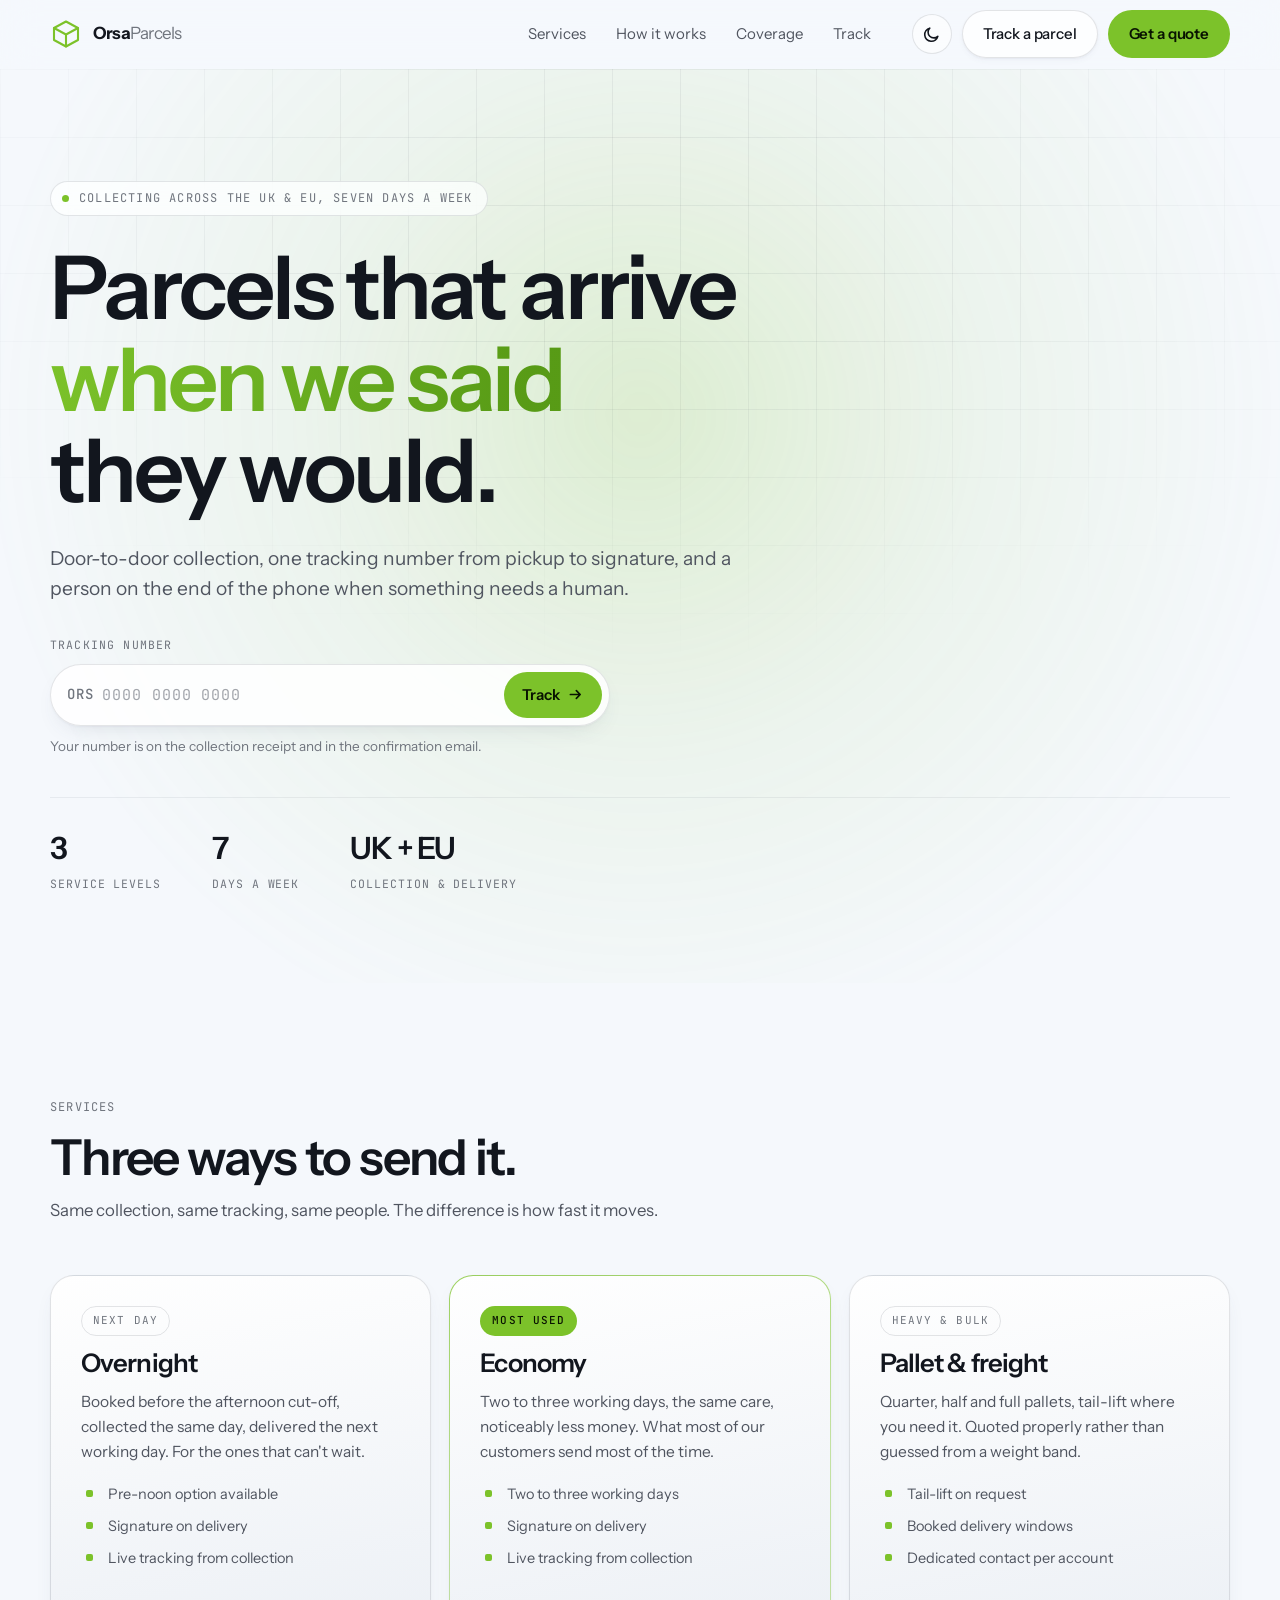
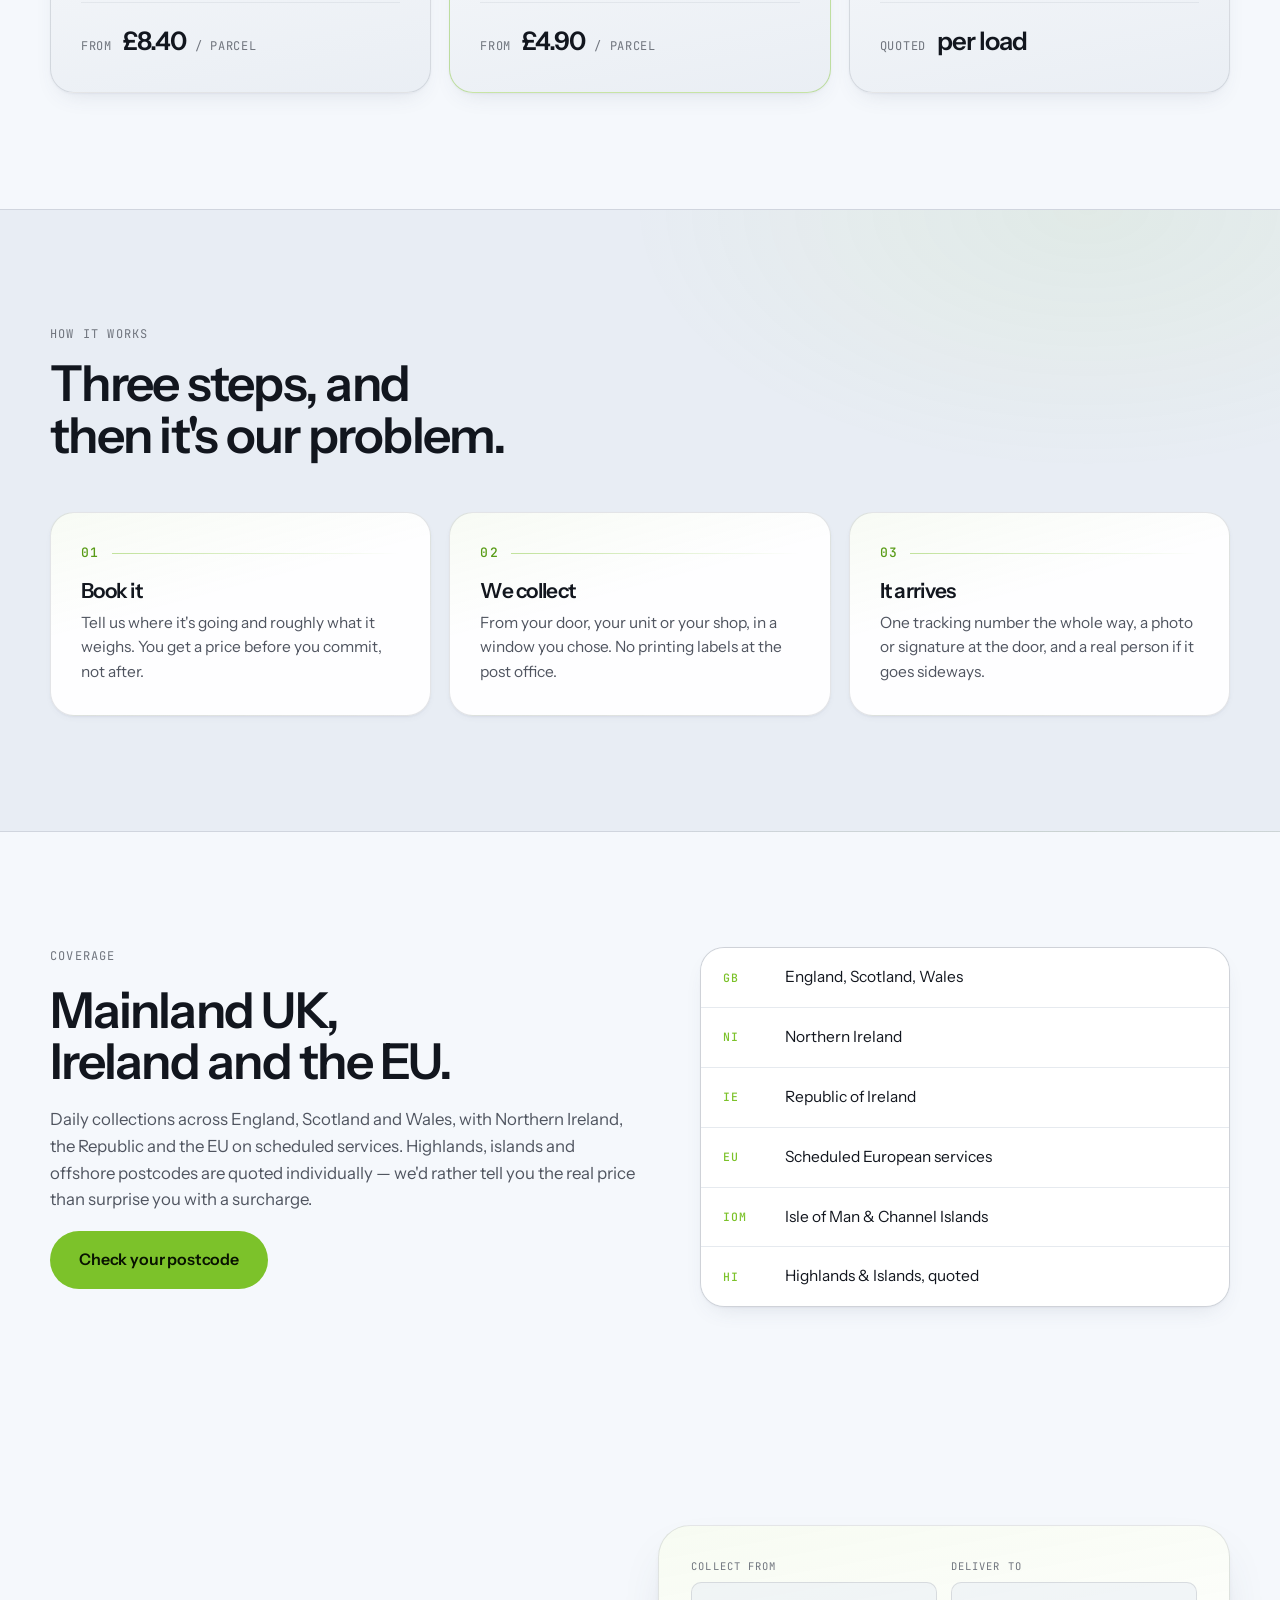
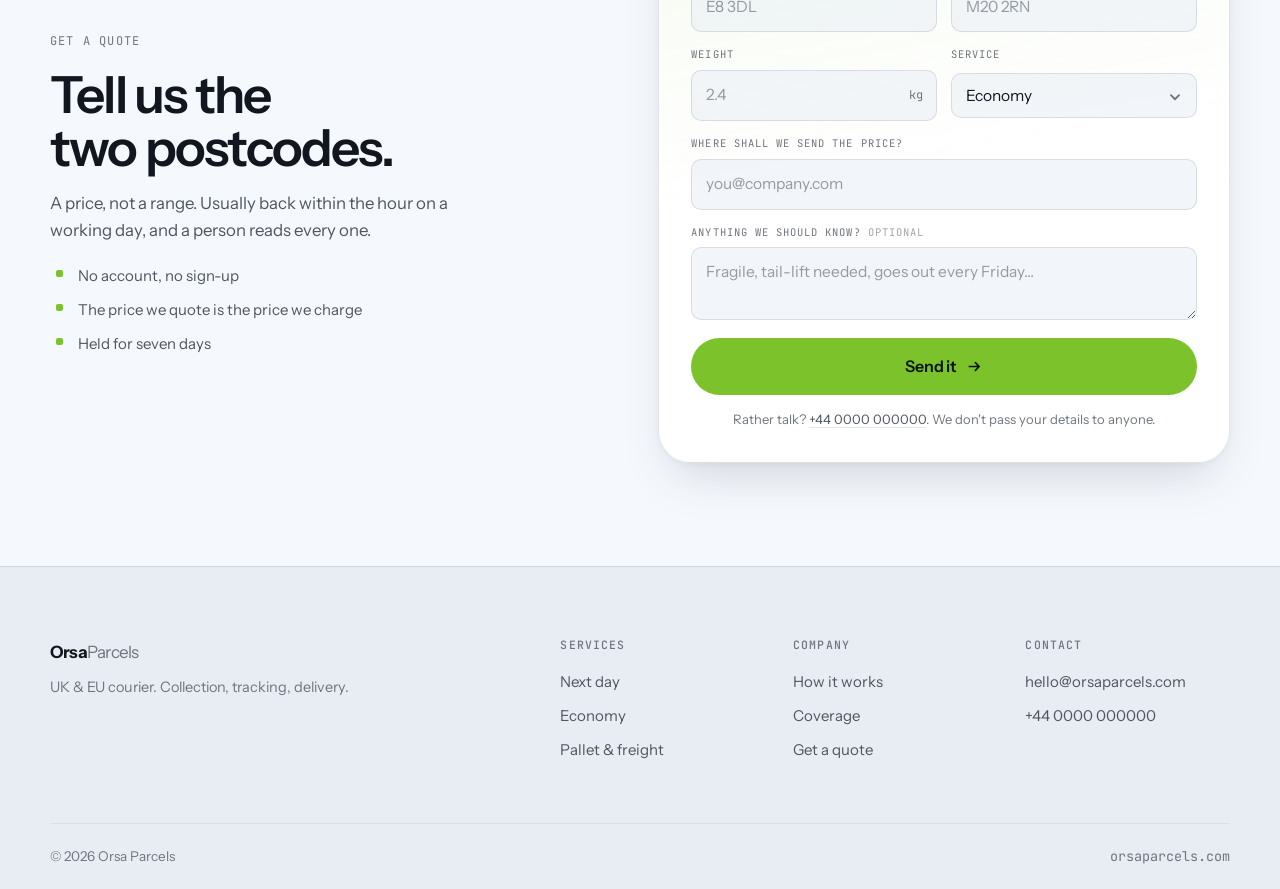
==== commit a1e46198: "fix cache issue" ====
--- a/orsa-parcels/index.html
+++ b/orsa-parcels/index.html
@@ -314,28 +314,161 @@
         </div>
       </section>
 
-      <!-- ─────────────────────────  CTA  ───────────────────────── -->
+      <!-- ─────────────────────────  QUOTE FORM  ───────────────────────── -->
       <section class="cta" id="quote">
         <div class="cta__glow" aria-hidden="true"></div>
         <div class="shell cta__inner">
-          <h2 class="cta__title">Send something this week.</h2>
-          <p class="cta__lede">
-            Tell us the postcode and the weight. We'll come back with a price,
-            not a range.
-          </p>
-          <div class="cta__actions">
-            <a
-              class="btn btn--solid btn--lg"
-              href="mailto:hello@orsaparcels.com"
-              >Get a quote</a
-            >
-            <a class="btn btn--ghost btn--lg" href="tel:+440000000000"
-              >Call us</a
-            >
+          <div class="cta__copy">
+            <p class="kicker">Get a quote</p>
+            <h2 class="cta__title">Tell us the two postcodes.</h2>
+            <p class="cta__lede">
+              A price, not a range. Usually back within the hour on a working
+              day, and a person reads every one.
+            </p>
+            <ul class="cta__points">
+              <li>No account, no sign-up</li>
+              <li>The price we quote is the price we charge</li>
+              <li>Held for seven days</li>
+            </ul>
           </div>
-          <p class="cta__small">
-            Replace these with your real address and number.
-          </p>
+
+          <!-- ────────────────────────────────────────────────────────────
+           THE ONE THING TO CHANGE: action="" below.
+
+           The form posts normally, so it works with JavaScript off.
+           It needs somewhere to post to. Three honest options:
+
+             1. A form service — Formspree, Basin, Formcarry. Paste the
+                endpoint they give you into action=". Nothing else to do.
+             2. Your own endpoint, if you add a small API later.
+             3. Nothing yet — leave action="" and it posts back to this
+                page, which does nothing useful. Don't ship it like that.
+
+           Until you've set it, the form looks finished but goes nowhere.
+           ──────────────────────────────────────────────────────────── -->
+          <form class="quote" action="" method="post">
+            <div class="quote__pair">
+              <label class="field">
+                <span class="field__label">Collect from</span>
+                <input
+                  class="field__in"
+                  name="from"
+                  type="text"
+                  required
+                  placeholder="E8 3DL"
+                  autocomplete="postal-code"
+                  spellcheck="false"
+                />
+              </label>
+              <label class="field">
+                <span class="field__label">Deliver to</span>
+                <input
+                  class="field__in"
+                  name="to"
+                  type="text"
+                  required
+                  placeholder="M20 2RN"
+                  spellcheck="false"
+                />
+              </label>
+            </div>
+
+            <div class="quote__pair">
+              <label class="field">
+                <span class="field__label">Weight</span>
+                <span class="field__unit">
+                  <input
+                    class="field__in"
+                    name="weight"
+                    type="number"
+                    min="0"
+                    step="0.1"
+                    required
+                    placeholder="2.4"
+                    inputmode="decimal"
+                  />
+                  <span class="field__suffix" aria-hidden="true">kg</span>
+                </span>
+              </label>
+              <label class="field">
+                <span class="field__label">Service</span>
+                <span class="field__select">
+                  <select class="field__in" name="service">
+                    <option>Overnight</option>
+                    <option selected>Economy</option>
+                    <option>Pallet &amp; freight</option>
+                    <option>Not sure — tell me</option>
+                  </select>
+                  <svg
+                    viewBox="0 0 20 20"
+                    fill="none"
+                    stroke="currentColor"
+                    stroke-width="2"
+                    stroke-linecap="round"
+                    stroke-linejoin="round"
+                    aria-hidden="true"
+                  >
+                    <path d="M5.5 8 10 12.5 14.5 8" />
+                  </svg>
+                </span>
+              </label>
+            </div>
+
+            <label class="field">
+              <span class="field__label">Where shall we send the price?</span>
+              <input
+                class="field__in"
+                name="email"
+                type="email"
+                required
+                placeholder="you@company.com"
+                autocomplete="email"
+              />
+            </label>
+
+            <label class="field">
+              <span class="field__label"
+                >Anything we should know? <em>optional</em></span
+              >
+              <textarea
+                class="field__in"
+                name="notes"
+                rows="2"
+                placeholder="Fragile, tail-lift needed, goes out every Friday…"
+              ></textarea>
+            </label>
+
+            <!-- Spam bots fill in every field they find. People never see this
+             one, so anything in it means the submission isn't a person. -->
+            <p class="quote__trap" aria-hidden="true">
+              <label
+                >Leave this empty<input
+                  name="company_url"
+                  tabindex="-1"
+                  autocomplete="off"
+              /></label>
+            </p>
+
+            <button class="btn btn--solid btn--lg quote__go" type="submit">
+              Send it
+              <svg
+                viewBox="0 0 20 20"
+                fill="none"
+                stroke="currentColor"
+                stroke-width="2"
+                stroke-linecap="round"
+                stroke-linejoin="round"
+                aria-hidden="true"
+              >
+                <path d="M4 10h11M11 5.5 15.5 10 11 14.5" />
+              </svg>
+            </button>
+
+            <p class="quote__small">
+              Rather talk? <a href="tel:+440000000000">+44 0000 000000</a>. We
+              don't pass your details to anyone.
+            </p>
+          </form>
         </div>
       </section>
     </main>
--- a/orsa-parcels/index.css
+++ b/orsa-parcels/index.css
@@ -74,26 +74,44 @@
 
     --ease: cubic-bezier(0.2, 0.7, 0.25, 1);
 
+    /* Dark mode builds depth out of light, so the shadows are off here. */
+    --shadow-sm: 0 0 0 0 transparent;
+    --shadow: 0 0 0 0 transparent;
+    --shadow-lg: 0 0 0 0 transparent;
+
     color-scheme: dark;
   }
 
   /* Light, chosen by the button. */
   :root[data-theme="light"] {
-    --ink: oklch(0.21 0.015 262);
-    --ink-dim: oklch(0.44 0.016 262);
-    --ink-faint: oklch(0.56 0.014 262);
-
-    --bg: oklch(0.985 0.004 250);
-    --bg-deep: oklch(0.955 0.006 250);
+    --ink: oklch(0.2 0.018 265);
+    --ink-dim: oklch(0.45 0.018 265);
+    --ink-faint: oklch(0.56 0.016 265);
+
+    /* A little blue in the greys. Pure white on pure white was the
+       reason light mode looked like an unfinished wireframe. */
+    --bg: oklch(0.978 0.006 255);
+    --bg-deep: oklch(0.945 0.01 255);
     --surface: oklch(1 0 0);
-    --surface-2: oklch(0.975 0.004 250);
-
-    --line: oklch(0.21 0.015 262 / 0.14);
-    --line-soft: oklch(0.21 0.015 262 / 0.08);
-
-    --acid: oklch(0.76 0.19 131);
-    --acid-deep: oklch(0.66 0.17 132);
-    --acid-ink: oklch(0.18 0.05 130);
+    --surface-2: oklch(0.982 0.006 255);
+
+    --line: oklch(0.35 0.03 265 / 0.13);
+    --line-soft: oklch(0.35 0.03 265 / 0.07);
+
+    --acid: oklch(0.74 0.19 132);
+    --acid-deep: oklch(0.62 0.17 134);
+    --acid-ink: oklch(0.17 0.05 130);
+
+    /* and light mode builds depth out of shadow */
+    --shadow-sm:
+      0 1px 2px oklch(0.45 0.05 265 / 0.05),
+      0 3px 8px -4px oklch(0.42 0.05 265 / 0.1);
+    --shadow:
+      0 1px 2px oklch(0.45 0.05 265 / 0.05),
+      0 10px 24px -12px oklch(0.42 0.05 265 / 0.18);
+    --shadow-lg:
+      0 2px 4px oklch(0.45 0.05 265 / 0.05),
+      0 24px 50px -20px oklch(0.42 0.05 265 / 0.26);
 
     color-scheme: light;
   }
@@ -101,21 +119,31 @@
   /* Light, because the device asks for it and nothing was chosen. */
   @media (prefers-color-scheme: light) {
     :root:not([data-theme="dark"]) {
-      --ink: oklch(0.21 0.015 262);
-      --ink-dim: oklch(0.44 0.016 262);
-      --ink-faint: oklch(0.56 0.014 262);
-
-      --bg: oklch(0.985 0.004 250);
-      --bg-deep: oklch(0.955 0.006 250);
+      --ink: oklch(0.2 0.018 265);
+      --ink-dim: oklch(0.45 0.018 265);
+      --ink-faint: oklch(0.56 0.016 265);
+
+      --bg: oklch(0.978 0.006 255);
+      --bg-deep: oklch(0.945 0.01 255);
       --surface: oklch(1 0 0);
-      --surface-2: oklch(0.975 0.004 250);
-
-      --line: oklch(0.21 0.015 262 / 0.14);
-      --line-soft: oklch(0.21 0.015 262 / 0.08);
-
-      --acid: oklch(0.76 0.19 131);
-      --acid-deep: oklch(0.66 0.17 132);
-      --acid-ink: oklch(0.18 0.05 130);
+      --surface-2: oklch(0.982 0.006 255);
+
+      --line: oklch(0.35 0.03 265 / 0.13);
+      --line-soft: oklch(0.35 0.03 265 / 0.07);
+
+      --acid: oklch(0.74 0.19 132);
+      --acid-deep: oklch(0.62 0.17 134);
+      --acid-ink: oklch(0.17 0.05 130);
+
+      --shadow-sm:
+        0 1px 2px oklch(0.45 0.05 265 / 0.05),
+        0 3px 8px -4px oklch(0.42 0.05 265 / 0.1);
+      --shadow:
+        0 1px 2px oklch(0.45 0.05 265 / 0.05),
+        0 10px 24px -12px oklch(0.42 0.05 265 / 0.18);
+      --shadow-lg:
+        0 2px 4px oklch(0.45 0.05 265 / 0.05),
+        0 24px 50px -20px oklch(0.42 0.05 265 / 0.26);
 
       color-scheme: light;
     }
@@ -268,7 +296,8 @@
   }
 
   .btn--ghost {
-    background: color-mix(in oklab, var(--surface) 55%, transparent);
+    background: color-mix(in oklab, var(--surface) 72%, transparent);
+    box-shadow: var(--shadow-sm);
   }
   .btn--lg {
     padding: 15px 28px;
@@ -549,8 +578,9 @@
     padding: 7px 7px 7px 16px;
     border: 1px solid var(--line);
     border-radius: 999px;
-    background: color-mix(in oklab, var(--surface) 78%, transparent);
+    background: color-mix(in oklab, var(--surface) 86%, transparent);
     backdrop-filter: blur(12px);
+    box-shadow: var(--shadow);
     transition:
       border-color 0.22s var(--ease),
       box-shadow 0.22s var(--ease);
@@ -668,6 +698,7 @@
       color-mix(in oklab, var(--surface) 92%, transparent),
       color-mix(in oklab, var(--bg-deep) 92%, transparent)
     );
+    box-shadow: var(--shadow);
     transition:
       border-color 0.3s var(--ease),
       translate 0.3s var(--ease),
@@ -676,8 +707,9 @@
   .card:hover {
     translate: 0 -4px;
     border-color: color-mix(in oklab, var(--acid) 40%, var(--line));
-    box-shadow: 0 24px 50px -30px
-      color-mix(in oklab, var(--acid) 55%, transparent);
+    box-shadow:
+      var(--shadow-lg),
+      0 24px 50px -30px color-mix(in oklab, var(--acid) 55%, transparent);
   }
 
   .card--feature {
@@ -785,21 +817,48 @@
     grid-template-columns: repeat(auto-fit, minmax(258px, 1fr));
   }
   .step {
+    position: relative;
     padding: clamp(22px, 2.4vw, 30px);
-    border: 1px solid var(--line-soft);
+    border: 1px solid var(--line);
     border-radius: var(--r-lg);
-    background: color-mix(in oklab, var(--surface) 55%, transparent);
-    transition: border-color 0.3s var(--ease);
+    background:
+      linear-gradient(
+        165deg,
+        color-mix(in oklab, var(--acid) 5%, transparent),
+        transparent 42%
+      ),
+      color-mix(in oklab, var(--surface) 92%, transparent);
+    box-shadow: var(--shadow-sm);
+    transition:
+      border-color 0.3s var(--ease),
+      box-shadow 0.3s var(--ease),
+      translate 0.3s var(--ease);
   }
   .step:hover {
-    border-color: var(--line);
+    translate: 0 -3px;
+    border-color: color-mix(in oklab, var(--acid) 32%, var(--line));
+    box-shadow: var(--shadow);
   }
   .step__no {
+    display: flex;
+    align-items: center;
+    gap: 12px;
     font-family: var(--mono);
     font-size: 13px;
-    color: var(--acid);
-    letter-spacing: 0.08em;
+    font-weight: 500;
+    color: var(--acid-deep);
+    letter-spacing: 0.1em;
     margin-block-end: 16px;
+  }
+  .step__no::after {
+    content: "";
+    flex: 1 1 auto;
+    block-size: 1px;
+    background: linear-gradient(
+      90deg,
+      color-mix(in oklab, var(--acid) 45%, transparent),
+      transparent
+    );
   }
   .step__title {
     font-size: 1.3rem;
@@ -836,6 +895,7 @@
     border-radius: var(--r-lg);
     overflow: hidden;
     background: var(--line-soft);
+    box-shadow: var(--shadow);
   }
   .coverage__list li {
     display: flex;
@@ -862,7 +922,7 @@
     color: var(--acid);
   }
 
-  /* --- cta --- */
+  /* --- quote --- */
   .cta {
     position: relative;
     isolation: isolate;
@@ -881,33 +941,203 @@
     );
   }
   .cta__inner {
-    padding-block: clamp(64px, 9vw, 120px);
-    display: grid;
-    justify-items: center;
-    gap: 20px;
-    text-align: center;
+    padding-block: clamp(56px, 8vw, 104px);
+    display: grid;
+    gap: clamp(32px, 5vw, 64px);
+    grid-template-columns: minmax(0, 1fr) minmax(0, 1.05fr);
+    align-items: center;
+  }
+  @media (max-width: 900px) {
+    .cta__inner {
+      grid-template-columns: 1fr;
+    }
+  }
+
+  .cta__copy {
+    display: grid;
+    justify-items: start;
+    gap: 16px;
   }
   .cta__title {
-    font-size: clamp(2.1rem, 5.4vw, 3.9rem);
-    max-inline-size: 16ch;
+    font-size: clamp(2rem, 4.4vw, 3.2rem);
+    max-inline-size: 14ch;
   }
   .cta__lede {
     color: var(--ink-dim);
-    max-inline-size: 48ch;
+    max-inline-size: 42ch;
     font-size: 1.05rem;
   }
-  .cta__actions {
-    display: flex;
-    flex-wrap: wrap;
-    gap: 12px;
-    justify-content: center;
-    margin-block-start: 8px;
-  }
-  .cta__small {
+  .cta__points {
+    display: grid;
+    gap: 10px;
+    margin-block-start: 4px;
+  }
+  .cta__points li {
+    display: grid;
+    grid-template-columns: 18px 1fr;
+    gap: 10px;
+    align-items: start;
+    color: var(--ink-dim);
+    font-size: 15px;
+  }
+  .cta__points li::before {
+    content: "";
+    margin-block-start: 6px;
+    justify-self: center;
+    inline-size: 7px;
+    block-size: 7px;
+    border-radius: 2px;
+    background: var(--acid);
+  }
+
+  /* --- the form --- */
+  .quote {
+    display: grid;
+    gap: 14px;
+    padding: clamp(22px, 2.6vw, 32px);
+    border: 1px solid var(--line);
+    border-radius: var(--r-xl);
+    background:
+      linear-gradient(
+        170deg,
+        color-mix(in oklab, var(--acid) 6%, transparent),
+        transparent 45%
+      ),
+      color-mix(in oklab, var(--surface) 92%, transparent);
+    backdrop-filter: blur(14px);
+    box-shadow: var(--shadow-lg);
+  }
+  .quote__pair {
+    display: grid;
+    gap: 14px;
+    grid-template-columns: 1fr 1fr;
+  }
+  @media (max-width: 480px) {
+    .quote__pair {
+      grid-template-columns: 1fr;
+    }
+  }
+
+  .field {
+    display: grid;
+    gap: 7px;
+    min-inline-size: 0;
+  }
+  .field__label {
     font-family: var(--mono);
-    font-size: 11.5px;
-    color: var(--ink-faint);
-    margin-block-start: 6px;
+    font-size: 10.5px;
+    letter-spacing: 0.1em;
+    text-transform: uppercase;
+    color: var(--ink-faint);
+  }
+  .field__label em {
+    font-style: normal;
+    opacity: 0.65;
+  }
+
+  .field__in {
+    inline-size: 100%;
+    min-inline-size: 0;
+    padding: 12px 14px;
+    border: 1px solid var(--line);
+    border-radius: var(--r-sm);
+    background: color-mix(in oklab, var(--bg-deep) 55%, transparent);
+    color: var(--ink);
+    font-size: 15.5px;
+    font-family: inherit;
+    transition:
+      border-color 0.2s var(--ease),
+      box-shadow 0.2s var(--ease),
+      background 0.2s var(--ease);
+  }
+  .field__in::placeholder {
+    color: var(--ink-faint);
+    opacity: 0.7;
+  }
+  .field__in:focus {
+    outline: none;
+    border-color: color-mix(in oklab, var(--acid) 62%, transparent);
+    box-shadow: 0 0 0 4px color-mix(in oklab, var(--acid) 15%, transparent);
+    background: color-mix(in oklab, var(--bg-deep) 25%, transparent);
+  }
+  /* only scold once they have actually typed something wrong */
+  .field__in:user-invalid {
+    border-color: color-mix(in oklab, oklch(0.68 0.2 27) 60%, transparent);
+  }
+  textarea.field__in {
+    resize: vertical;
+    min-block-size: 64px;
+    line-height: 1.5;
+  }
+
+  .field__unit,
+  .field__select {
+    position: relative;
+    display: block;
+  }
+  .field__unit .field__in {
+    padding-inline-end: 44px;
+  }
+  .field__suffix {
+    position: absolute;
+    inset-inline-end: 14px;
+    inset-block-start: 50%;
+    translate: 0 -50%;
+    font-family: var(--mono);
+    font-size: 12px;
+    color: var(--ink-faint);
+    pointer-events: none;
+  }
+  .field__select .field__in {
+    appearance: none;
+    padding-inline-end: 40px;
+    cursor: pointer;
+  }
+  .field__select svg {
+    position: absolute;
+    inset-inline-end: 13px;
+    inset-block-start: 50%;
+    translate: 0 -50%;
+    inline-size: 18px;
+    block-size: 18px;
+    color: var(--ink-faint);
+    pointer-events: none;
+  }
+
+  .quote__go {
+    inline-size: 100%;
+    margin-block-start: 4px;
+  }
+  .quote__go svg {
+    inline-size: 17px;
+    block-size: 17px;
+    transition: translate 0.22s var(--ease);
+  }
+  .quote__go:hover svg {
+    translate: 3px 0;
+  }
+
+  .quote__small {
+    font-size: 13px;
+    color: var(--ink-faint);
+    text-align: center;
+  }
+  .quote__small a {
+    color: var(--ink-dim);
+    border-block-end: 1px solid var(--line);
+  }
+  .quote__small a:hover {
+    color: var(--acid);
+  }
+
+  /* the honeypot. Off-screen rather than display:none, which some bots skip */
+  .quote__trap {
+    position: absolute;
+    inline-size: 1px;
+    block-size: 1px;
+    overflow: hidden;
+    clip-path: inset(50%);
+    white-space: nowrap;
   }
 
   /* --- footer --- */
@@ -1015,8 +1245,14 @@
     scroll-margin-top: 80px;
   }
   .section--alt {
-    background: var(--bg-deep);
-    border-block: 1px solid var(--line-soft);
+    background:
+      radial-gradient(
+        ellipse 60% 70% at 85% 0%,
+        color-mix(in oklab, var(--acid) 7%, transparent),
+        transparent 60%
+      ),
+      var(--bg-deep);
+    border-block: 1px solid var(--line);
   }
   .cta {
     scroll-margin-top: 80px;
